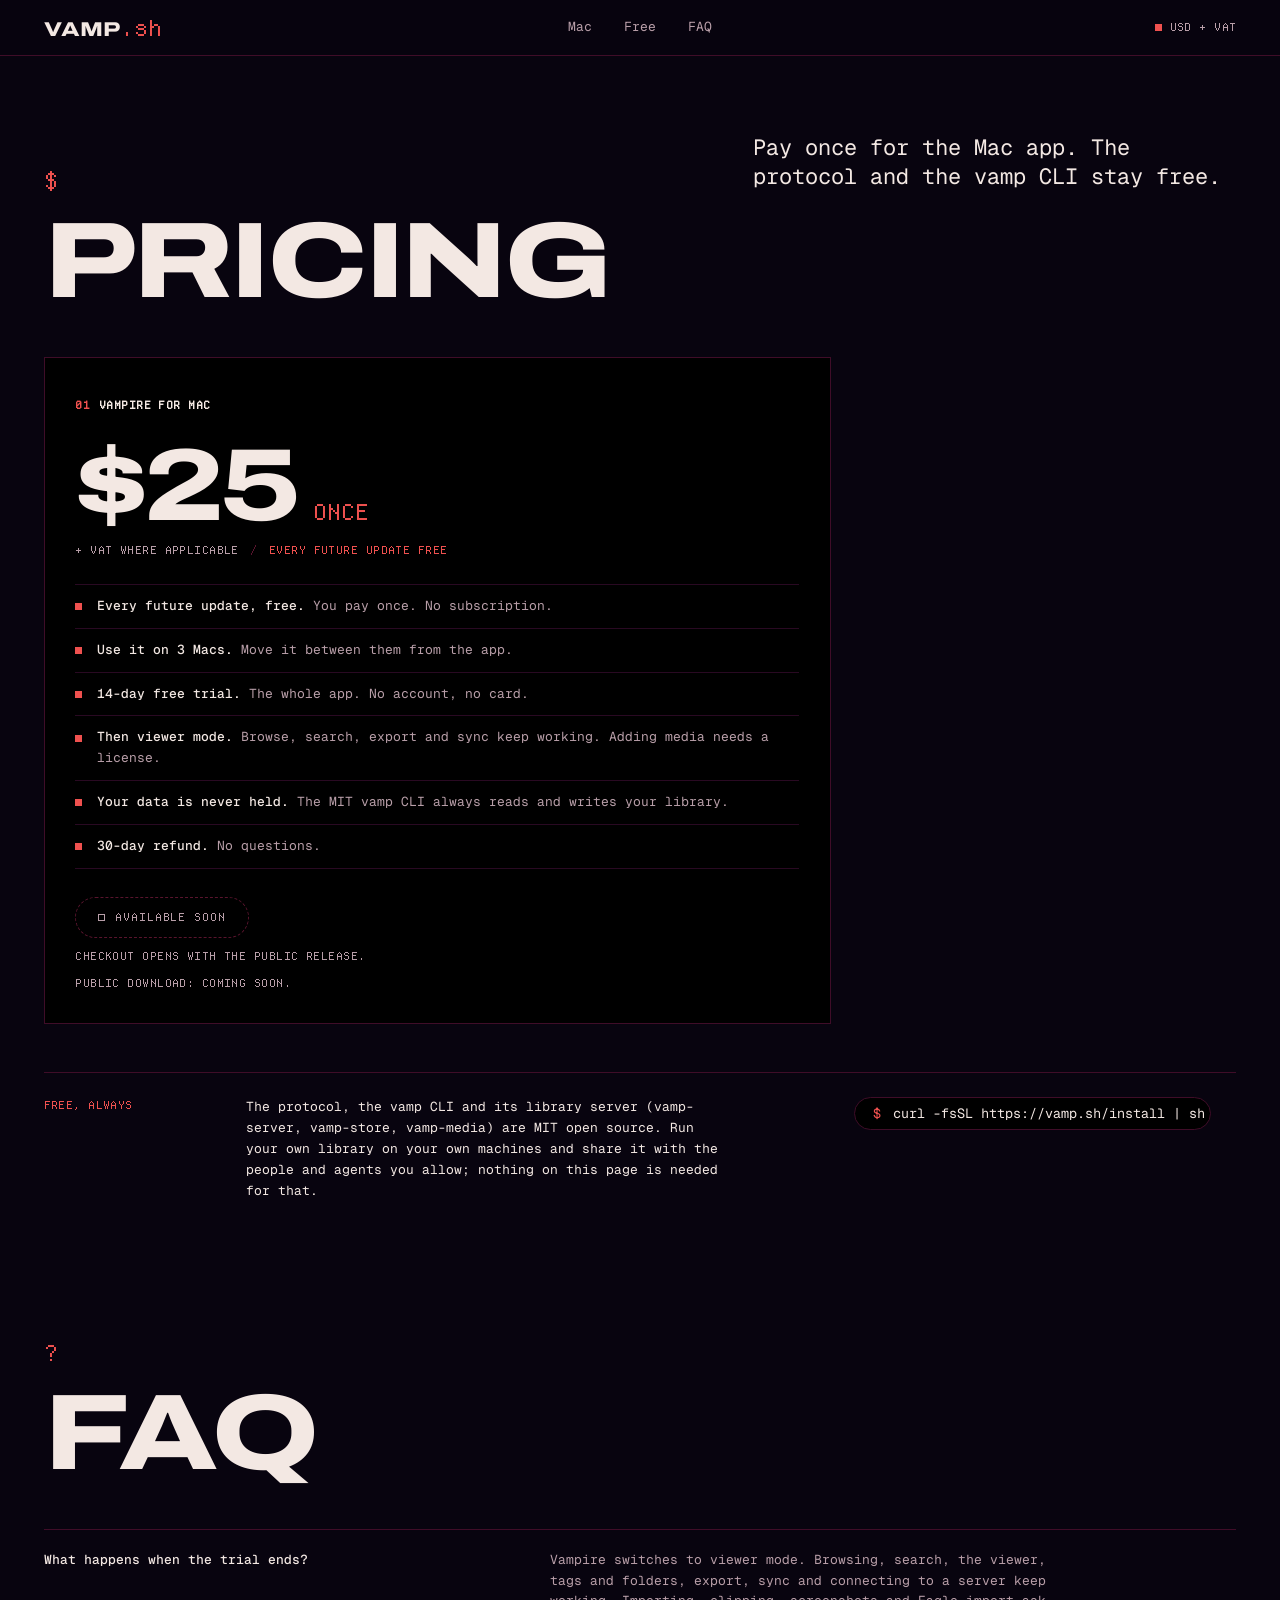
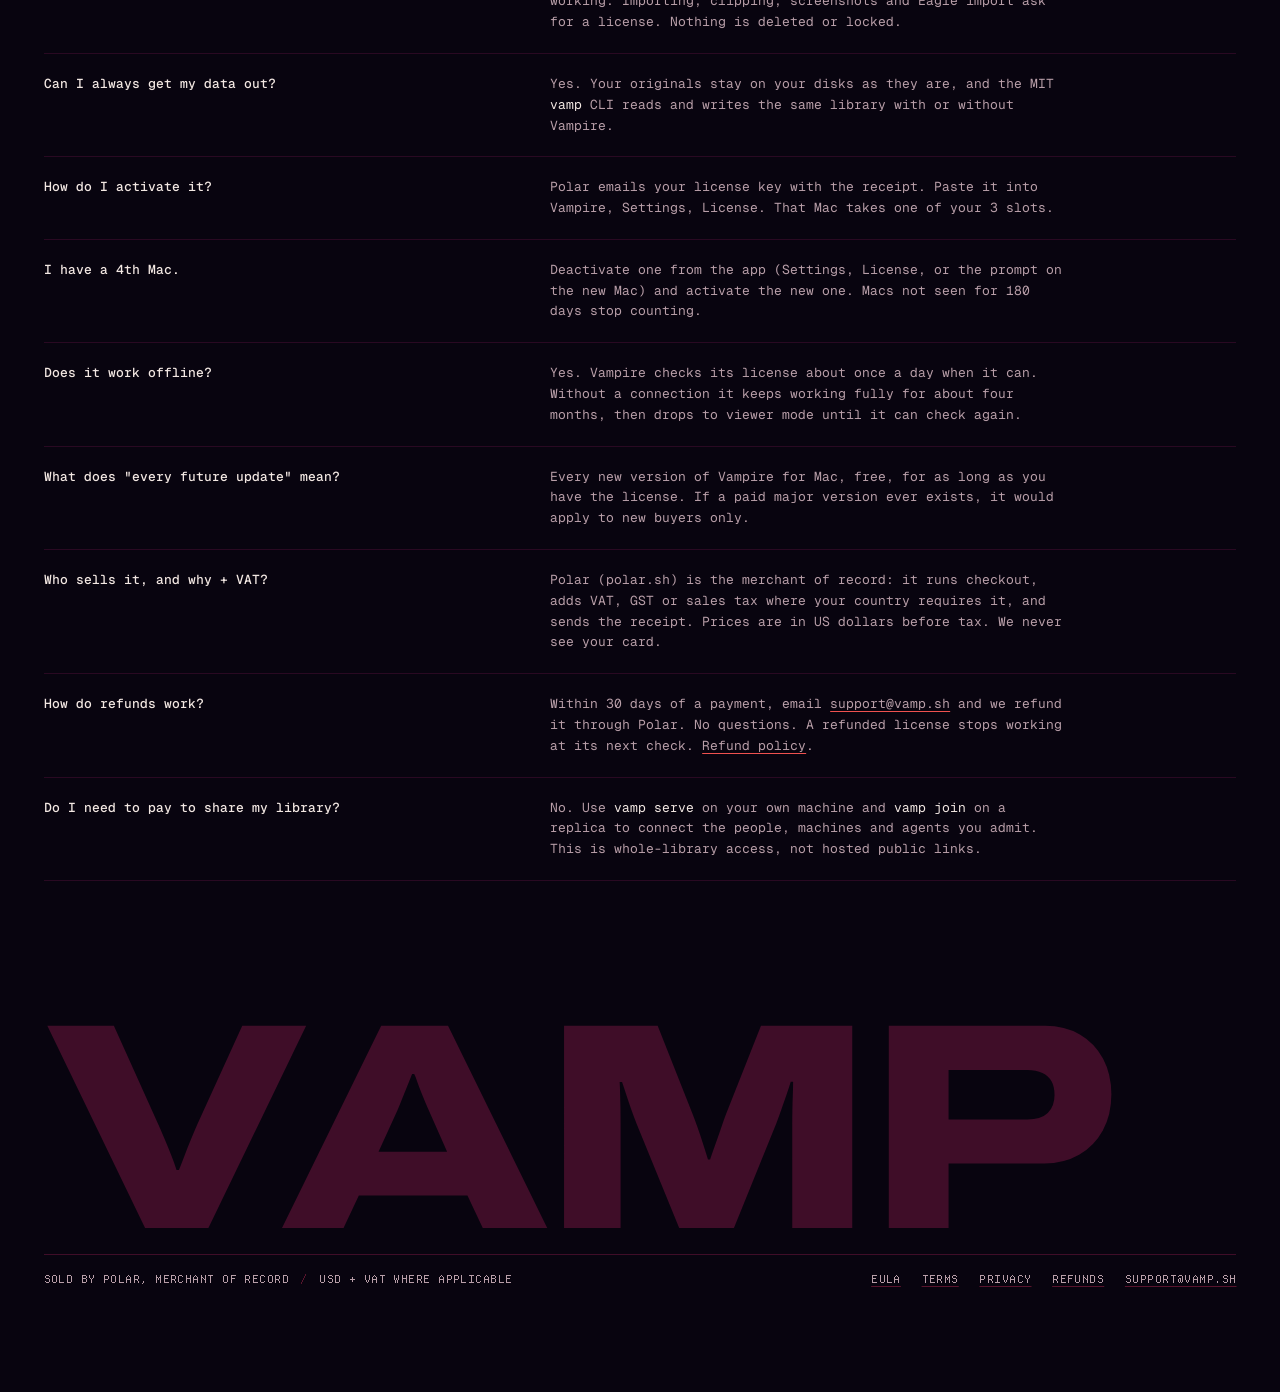
==== site/pricing.html @ eb339f1f "site: park hosted Share and keep Mac pricing" ====
<!doctype html>
<html lang="en">
<head>
<meta charset="utf-8">
<meta name="viewport" content="width=device-width, initial-scale=1">
<title>Pricing — Vampire for Mac</title>
<meta name="description" content="Vampire for Mac: $25 once, every future update free, 3 Macs, 14-day free trial. Prices + VAT where applicable, sold by Polar.">
<meta name="theme-color" content="#08040f">
<meta name="color-scheme" content="dark">
<link rel="icon" href="favicon.ico" sizes="32x32">
<link rel="icon" href="favicon.svg" type="image/svg+xml">
<link rel="apple-touch-icon" href="apple-touch-icon.png">
<link rel="canonical" href="https://vamp.sh/pricing">
<meta property="og:type" content="website">
<meta property="og:site_name" content="VAMP">
<meta property="og:title" content="Pricing — Vampire for Mac">
<meta property="og:description" content="Vampire for Mac: $25 once, every future update free, 3 Macs, 14-day free trial.">
<meta property="og:url" content="https://vamp.sh/pricing">
<meta property="og:image" content="https://vamp.sh/og.png">
<link rel="stylesheet" href="styles.css">
<link rel="stylesheet" href="pages.css">
</head>
<body>
<a class="skip" href="#plans">Skip to content</a>

<header class="nav">
  <a class="brand" href="./" aria-label="VAMP, home">VAMP<span>.sh</span></a>
  <nav class="nav-links" aria-label="Sections">
    <a href="#mac">Mac</a>
    <a href="#free">Free</a>
    <a href="#faq">FAQ</a>
  </nav>
  <p class="nav-meta"><span class="dot" aria-hidden="true"></span>USD + VAT</p>
</header>

<main>
  <section class="section page-top" id="plans" aria-labelledby="pricing-title">
    <header class="head">
      <p class="label">$</p>
      <h1 id="pricing-title">Pricing</h1>
      <p class="line">Pay once for the Mac app. The protocol and the vamp CLI stay free.</p>
    </header>

    <div class="plans">
      <article class="plan" id="mac" aria-labelledby="mac-title">
        <div class="plan-head">
          <h2 class="cap" id="mac-title"><span>01</span>Vampire for Mac</h2>
        </div>
        <p class="price"><span class="amt">$25</span><span class="per">once</span></p>
        <p class="cap price-note">+ VAT where applicable <i>/</i> <b>every future update free</b></p>
        <ul class="facts">
          <li><span><b>Every future update, free.</b> You pay once. No subscription.</span></li>
          <li><span><b>Use it on 3 Macs.</b> Move it between them from the app.</span></li>
          <li><span><b>14-day free trial.</b> The whole app. No account, no card.</span></li>
          <li><span><b>Then viewer mode.</b> Browse, search, export and sync keep working. Adding media needs a license.</span></li>
          <li><span><b>Your data is never held.</b> The MIT <code>vamp</code> CLI always reads and writes your library.</span></li>
          <li><span><b>30-day refund.</b> No questions.</span></li>
        </ul>
        <div class="buy-row">
          <div data-checkout="mac"><button type="button" class="buy" disabled>Available soon</button></div>
          <p class="cap buy-note">Checkout opens with the public release.</p>
          <p class="cap">Public download: coming soon.</p>
        </div>
      </article>
    </div>

    <div class="free" id="free">
      <p class="cap">Free, always</p>
      <p>The protocol, the <code>vamp</code> CLI and its library server (vamp-server, vamp-store, vamp-media) are MIT open source. Run your own library on your own machines and share it with the people and agents you allow; nothing on this page is needed for that.</p>
      <div class="install-cmd">
        <span class="prompt" aria-hidden="true">$</span>
        <code>curl -fsSL https://vamp.sh/install | sh</code>
      </div>
    </div>
  </section>

  <section class="section" id="faq" aria-labelledby="faq-title">
    <header class="head">
      <p class="label">?</p>
      <h2 id="faq-title">FAQ</h2>
    </header>
    <dl class="faq">
      <div>
        <dt>What happens when the trial ends?</dt>
        <dd>Vampire switches to viewer mode. Browsing, search, the viewer, tags and folders, export, sync and connecting to a server keep working. Importing, clipping, screenshots and Eagle import ask for a license. Nothing is deleted or locked.</dd>
      </div>
      <div>
        <dt>Can I always get my data out?</dt>
        <dd>Yes. Your originals stay on your disks as they are, and the MIT <code>vamp</code> CLI reads and writes the same library with or without Vampire.</dd>
      </div>
      <div>
        <dt>How do I activate it?</dt>
        <dd>Polar emails your license key with the receipt. Paste it into Vampire, Settings, License. That Mac takes one of your 3 slots.</dd>
      </div>
      <div>
        <dt>I have a 4th Mac.</dt>
        <dd>Deactivate one from the app (Settings, License, or the prompt on the new Mac) and activate the new one. Macs not seen for 180 days stop counting.</dd>
      </div>
      <div>
        <dt>Does it work offline?</dt>
        <dd>Yes. Vampire checks its license about once a day when it can. Without a connection it keeps working fully for about four months, then drops to viewer mode until it can check again.</dd>
      </div>
      <div>
        <dt>What does "every future update" mean?</dt>
        <dd>Every new version of Vampire for Mac, free, for as long as you have the license. If a paid major version ever exists, it would apply to new buyers only.</dd>
      </div>
      <div>
        <dt>Who sells it, and why + VAT?</dt>
        <dd>Polar (polar.sh) is the merchant of record: it runs checkout, adds VAT, GST or sales tax where your country requires it, and sends the receipt. Prices are in US dollars before tax. We never see your card.</dd>
      </div>
      <div>
        <dt>How do refunds work?</dt>
        <dd>Within 30 days of a payment, email <a href="mailto:support@vamp.sh">support@vamp.sh</a> and we refund it through Polar. No questions. A refunded license stops working at its next check. <a href="legal/refunds">Refund policy</a>.</dd>
      </div>
      <div>
        <dt>Do I need to pay to share my library?</dt>
        <dd>No. Use <code>vamp serve</code> on your own machine and <code>vamp join</code> on a replica to connect the people, machines and agents you admit. This is whole-library access, not hosted public links.</dd>
      </div>
    </dl>
  </section>

  <footer class="foot">
    <p class="foot-word" aria-hidden="true">VAMP</p>
    <div class="foot-row">
      <p class="cap">Sold by Polar, merchant of record <i>/</i> USD + VAT where applicable</p>
      <p class="cap"><a href="legal/eula">EULA</a> <a href="legal/terms">Terms</a> <a href="legal/privacy">Privacy</a> <a href="legal/refunds">Refunds</a> <a href="mailto:support@vamp.sh">support@vamp.sh</a></p>
    </div>
  </footer>
</main>

<script src="checkout.js"></script>
<script src="pricing.js"></script>
</body>
</html>
---- site/styles.css ----
/* vamp.sh — three faces, three jobs:
   Archivo 800 (display), Geist Mono (everything read), Departure Mono (numbers and labels, on its 11 px grid). */
@font-face {
  font-family: "Archivo";
  src: url("fonts/archivo-800.woff2") format("woff2");
  font-weight: 800;
  font-stretch: 100% 125%;
  font-display: block;
}
@font-face {
  font-family: "Geist Mono";
  src: url("fonts/geist-mono.woff2") format("woff2");
  font-weight: 400 500;
  font-display: block;
}
@font-face {
  font-family: "Departure Mono";
  src: url("fonts/departure-mono.woff2") format("woff2");
  font-weight: 400;
  font-display: block;
}

:root {
  --ground: #08040f;
  --ground-2: #0d0614;
  --aub-1: #290922;
  --aub-2: #3f0d28;
  --aub-3: #59142d;
  --coral: #ef514f;
  --crimson: #ce2b39;
  --ink: #000;
  --paper: #f3e8e3;
  --muted: #b89ea8;

  --display: "Archivo", "Helvetica Neue", Arial, sans-serif;
  --mono: "Geist Mono", ui-monospace, "SF Mono", Menlo, monospace;
  --pixel: "Departure Mono", "Geist Mono", ui-monospace, monospace;

  /* type scale */
  --d1: clamp(44px, 6.2vw, 104px);
  --d2: clamp(52px, 8.4vw, 136px);
  --d3: 22px;
  --m: 13px;
  --px-s: 11px;
  --px-m: 22px;
  --px-l: 44px;
  --px-xl: 88px;

  /* space */
  --pad: clamp(20px, 3.4vw, 48px);
  --gap: clamp(16px, 1.8vw, 28px);
  --section: clamp(96px, 11vw, 168px);
  --nav-h: 56px;
}

*, *::before, *::after { box-sizing: border-box; }
html { background: var(--ground); color-scheme: dark; scroll-behavior: smooth; scroll-padding-top: calc(var(--nav-h) + 16px); }
body {
  margin: 0; background: var(--ground); color: var(--paper);
  font: 400 var(--m)/1.6 var(--mono);
  -webkit-font-smoothing: antialiased;
}
h1, h2, h3, p, pre, ol { margin: 0; }
ol { padding: 0; list-style: none; }
a { color: inherit; text-decoration: underline 1px var(--coral); text-underline-offset: 0.25em; }
a:hover { color: var(--coral); }
:focus-visible { outline: 2px solid var(--coral); outline-offset: 3px; }
code { font: inherit; }
i { font-style: normal; color: var(--aub-3); padding: 0 0.35em; }
.skip { position: absolute; left: -999px; top: 8px; z-index: 50; background: var(--coral); color: var(--ink); padding: 8px 12px; }
.skip:focus { left: 8px; }

/* roles */
.px { font-family: var(--pixel); font-weight: 400; font-stretch: 100%; letter-spacing: -0.02em; color: var(--coral); }
.cap { font-family: var(--pixel); font-size: var(--px-s); line-height: 1.6; letter-spacing: 0.04em; text-transform: uppercase; color: var(--muted); }
.cap a { text-decoration-color: var(--aub-3); margin-left: 1.2em; }
.cap a:first-child { margin-left: 0; }
.code {
  font-family: var(--mono); font-size: var(--m); line-height: 1.6; color: var(--muted);
  white-space: pre-wrap; overflow-wrap: anywhere;
}
.code b { color: var(--coral); font-weight: 400; }
.code span { color: var(--muted); }

/* ── nav ── */
.nav {
  position: sticky; top: 0; z-index: 20; height: var(--nav-h);
  display: grid; grid-template-columns: 1fr auto 1fr; align-items: center; gap: var(--gap);
  padding: 0 var(--pad); background: rgba(8, 4, 15, 0.94); border-bottom: 1px solid var(--aub-2);
}
.brand { font: 800 20px/1 var(--display); font-stretch: 125%; text-decoration: none; justify-self: start; }
.brand span { font: 400 var(--px-m)/1 var(--pixel); color: var(--coral); }
.nav-links { display: flex; gap: 32px; }
.nav-links a { text-decoration: none; color: var(--muted); }
.nav-links a:hover { color: var(--paper); }
.nav-meta { justify-self: end; font: 400 var(--px-s)/1 var(--pixel); letter-spacing: 0.04em; text-transform: uppercase; color: var(--muted); display: flex; align-items: center; gap: 8px; }
.dot { width: 7px; height: 7px; background: var(--coral); }

/* ── hero ── */
.hero {
  position: relative; isolation: isolate; overflow: hidden;
  min-height: max(640px, calc(100svh - var(--nav-h)));
  display: grid; grid-template-columns: repeat(12, minmax(0, 1fr)); grid-template-rows: auto 1fr;
  column-gap: var(--gap); padding: 32px var(--pad) 112px;
}
.field { position: absolute; inset: 0; width: 100%; height: 100%; z-index: -1; }
/* Centered in the space between the nav and the HUMAN | MACHINE pill, level with the moon. */
.hero-copy { grid-column: 1 / span 7; grid-row: 1 / -1; align-self: center; min-width: 0; }
.hero h1 {
  font: 800 var(--d1)/0.98 var(--display); font-stretch: 112%; letter-spacing: -0.022em;
  text-wrap: balance; text-shadow: 0 0 24px var(--ground), 0 0 4px var(--ground);
}
.hero h1 .px { font-size: 0.9em; }
/* The install one-liner: one terminal line in a pill, copied exactly by the button (app.js). */
.install { margin-top: clamp(28px, 3.2vw, 48px); display: grid; gap: 12px; justify-items: start; }
.install-cmd {
  display: flex; align-items: center; gap: 12px; max-width: 100%;
  padding: 5px 5px 5px 18px; background: var(--ink); border: 1px solid var(--aub-2); border-radius: 21px;
  font: 400 clamp(var(--m), 1.05vw, 15px)/1.5 var(--mono); color: var(--paper);
}
.install-cmd .prompt { color: var(--coral); user-select: none; -webkit-user-select: none; }
/* One click selects the whole command, for copying by hand. */
.install-cmd code { min-width: 0; white-space: pre-wrap; overflow-wrap: anywhere; cursor: text; user-select: all; -webkit-user-select: all; }
.install-cmd code::selection { background: var(--coral); color: var(--ink); }
.copy {
  all: unset; box-sizing: border-box; flex: none; margin-left: auto; cursor: pointer; user-select: none; -webkit-user-select: none;
  display: grid; padding: 10px 14px; border-radius: 999px; background: var(--aub-2); color: var(--coral);
  font: 400 var(--px-s)/1 var(--pixel); letter-spacing: 0.08em; text-transform: uppercase;
}
/* Both labels share one cell, so Copy -> Copied never changes the pill's width. */
.copy > span { grid-area: 1 / 1; text-align: center; }
.copy > span + span, .copy.done > span:first-child { visibility: hidden; }
.copy.done > span + span { visibility: visible; }
.copy:hover { color: var(--paper); }
.copy.done { background: var(--coral); color: var(--ink); }
.copy:focus-visible { outline: 2px solid var(--coral); outline-offset: 2px; }
.sr-only { position: absolute; width: 1px; height: 1px; margin: -1px; padding: 0; overflow: hidden; clip: rect(0 0 0 0); white-space: nowrap; border: 0; }
/* The stepper: an instrument under the moon (positioned from the field's geometry in app.js). */
.stepper { position: absolute; left: 75%; top: 80%; transform: translateX(-50%); display: flex; align-items: center; gap: 12px; }
.bar-n { font: 400 var(--px-m)/1 var(--pixel); font-variant-numeric: tabular-nums; color: var(--paper); }
.beats { display: flex; gap: 4px; }
.beats li { width: 33px; height: 22px; display: grid; place-items: center; font: 400 var(--px-s)/1 var(--pixel); color: var(--muted); border: 1px solid var(--aub-2); background: var(--ground); }
.beats li.on { background: var(--coral); border-color: var(--coral); color: var(--ink); }

/* ── sections: label, one line, one artifact ── */
.section { padding: var(--section) var(--pad) 0; }
.head { display: grid; grid-template-columns: repeat(12, minmax(0, 1fr)); column-gap: var(--gap); align-items: end; margin-bottom: 48px; }
.label { grid-column: 1 / span 6; grid-row: 1; align-self: end; font: 400 var(--px-m)/1 var(--pixel); color: var(--coral); margin-bottom: 24px; }
.head h2 { grid-column: 1 / -1; grid-row: 2; font: 800 var(--d2)/0.86 var(--display); font-stretch: 125%; letter-spacing: -0.03em; text-transform: uppercase; }
.line { grid-column: 8 / -1; grid-row: 1; align-self: end; margin-bottom: 24px; font: 400 var(--d3)/1.35 var(--mono); color: var(--paper); max-width: 36ch; text-wrap: pretty; }
.note { margin-top: 20px; }
.cut { color: var(--coral); }
.card { background: var(--ink); border: 1px solid var(--aub-2); padding: 20px 22px; }
.card .cmd { color: var(--paper); }
mark { background: var(--aub-2); color: var(--coral); padding: 0 2px; }

/* 01 · keep */
.keep { display: grid; grid-template-columns: repeat(12, minmax(0, 1fr)); column-gap: var(--gap); align-items: start; }
.keep > div { display: grid; gap: 10px; min-width: 0; }
.keep > div:first-child { grid-column: 1 / span 7; }
.keep > div:last-child { grid-column: 8 / -1; }

/* 02 · deliver (terminal) */
.session { display: grid; grid-template-columns: repeat(12, minmax(0, 1fr)); column-gap: var(--gap); align-items: start; }
.steps { grid-column: 1 / span 3; border-top: 1px solid var(--aub-2); }
.steps li { border-bottom: 1px solid var(--aub-2); }
.steps button {
  all: unset; box-sizing: border-box; cursor: pointer; width: 100%;
  display: flex; align-items: baseline; gap: 14px; padding: 14px 0; color: var(--muted);
}
.steps button:focus-visible { outline: 2px solid var(--coral); outline-offset: -2px; }
.steps .n { font: 400 var(--px-m)/1 var(--pixel); }
.steps .where { margin-left: auto; font: 400 var(--px-s)/1 var(--pixel); letter-spacing: 0.04em; text-transform: uppercase; color: var(--muted); }
.steps li.done button { color: var(--paper); }
.steps li.on button, .steps li.on .where { color: var(--coral); }
.term { grid-column: 4 / -1; min-width: 0; background: var(--ink); border: 1px solid var(--aub-2); }
.term-bar { display: flex; align-items: center; gap: 12px; padding: 10px 16px; border-bottom: 1px solid var(--aub-1); font: 400 var(--px-s)/1.6 var(--pixel); letter-spacing: 0.04em; text-transform: uppercase; color: var(--muted); }
.sq { width: 9px; height: 9px; background: var(--coral); }
.term-body {
  height: 520px; overflow: hidden auto; padding: 18px 20px 22px;
  font: 400 var(--m)/1.6 var(--mono); color: var(--muted); white-space: pre-wrap; overflow-wrap: anywhere;
  scrollbar-width: thin; scrollbar-color: var(--aub-2) transparent;
}
.term-body .cmd { color: var(--paper); }
.host { font-family: var(--pixel); color: var(--muted); margin-right: 0.5em; }
.prompt, .err { color: var(--coral); }
.exit { color: var(--muted); }
.caret { display: inline-block; width: 0.6em; height: 1.15em; background: var(--coral); vertical-align: -0.2em; }
.j-s { color: var(--paper); }
.j-n, .j-l { color: var(--coral); }
.j-cut { color: var(--coral); background: var(--aub-1); padding: 0 2px; }

/* 03 · transform */
.transform { display: grid; grid-template-columns: repeat(12, minmax(0, 1fr)); column-gap: var(--gap); align-items: start; }
.specimen { grid-column: 1 / span 5; margin: 0; }
.specimen img { display: block; width: 100%; height: auto; border: 1px solid var(--aub-2); }
.swatches { display: flex; height: 22px; margin: 10px 0 14px; outline: 1px solid var(--aub-2); outline-offset: -1px; }
.tag { color: var(--coral); border: 1px solid var(--aub-3); padding: 1px 6px; margin-left: 4px; }
.transform-code { grid-column: 6 / -1; min-width: 0; display: grid; gap: 10px; }
.transform-code .card + .cap { margin-top: 14px; }
#spec-code, #inspect-code { white-space: pre; overflow-x: auto; font-size: 12px; }

/* 04 · share */
.share { display: grid; grid-template-columns: repeat(12, minmax(0, 1fr)); column-gap: var(--gap); align-items: start; }
.log { grid-column: 1 / span 8; border-collapse: collapse; font: 400 var(--m)/1.6 var(--mono); }
.log caption { text-align: left; padding-bottom: 10px; }
.log th { text-align: left; font: 400 var(--px-s)/1.6 var(--pixel); letter-spacing: 0.04em; text-transform: uppercase; color: var(--muted); padding: 8px 24px 8px 0; border-bottom: 1px solid var(--aub-2); }
.log td { padding: 9px 24px 9px 0; border-bottom: 1px solid var(--aub-1); color: var(--muted); white-space: nowrap; }
.log td:first-child { font-family: var(--pixel); }
.log td:nth-child(3) { color: var(--paper); }
.log tr.hot td { color: var(--coral); background: var(--ground-2); }
.allow { grid-column: 9 / -1; min-width: 0; display: grid; gap: 10px; }

/* 05 · vampire */
.vampire { display: grid; grid-template-columns: 112px minmax(0, 1fr); column-gap: 32px; align-items: end; }
.vampire img { border-radius: 24px; display: block; margin-bottom: 52px; }
.vampire .head { grid-template-columns: repeat(11, minmax(0, 1fr)); margin-bottom: 40px; }
.vampire .line { grid-column: 6 / -1; }

/* footer: spec */
.foot { padding: var(--section) var(--pad) 104px; }
.spec { display: grid; grid-template-columns: repeat(12, minmax(0, 1fr)); column-gap: var(--gap); padding: 24px 0 64px; border-top: 1px solid var(--aub-2); }
.spec > .cap { grid-column: 1 / span 2; color: var(--coral); }
.spec-line { grid-column: 3 / span 4; color: var(--paper); max-width: 40ch; }
.spec-roots { grid-column: 7 / -1; list-style: none; margin: 0; padding: 0; columns: 3; column-gap: var(--gap); color: var(--muted); }
.spec-roots li { padding: 2px 0; }
.foot-word { font: 800 clamp(72px, 23vw, 380px)/0.74 var(--display); font-stretch: 125%; letter-spacing: -0.045em; color: var(--aub-2); border-bottom: 1px solid var(--aub-2); padding-bottom: 14px; }
.foot-row { display: flex; justify-content: space-between; flex-wrap: wrap; gap: 12px 32px; padding-top: 16px; }

/* HUMAN | MACHINE */
.toggle { position: fixed; left: 50%; bottom: 18px; transform: translateX(-50%); z-index: 40; display: flex; gap: 2px; padding: 3px; background: var(--ink); border: 1px solid var(--aub-2); border-radius: 999px; }
.toggle button {
  all: unset; cursor: pointer; padding: 8px 16px; border-radius: 999px;
  font: 400 var(--px-s)/1 var(--pixel); letter-spacing: 0.08em; text-transform: uppercase; color: var(--muted);
}
.toggle button:hover { color: var(--paper); }
.toggle button[aria-pressed="true"] { background: var(--aub-2); color: var(--coral); }
.toggle button:focus-visible { outline: 2px solid var(--coral); outline-offset: 1px; }

/* machine view */
body[data-view="machine"] .nav { display: none; }
.machine { min-height: 100vh; padding: 48px var(--pad) 120px; }
.machine-doc { max-width: 96ch; margin: 0 auto; font: 400 13.5px/1.62 var(--mono); color: var(--coral); white-space: pre-wrap; overflow-wrap: anywhere; }
.machine-doc .h { color: var(--paper); font-weight: 500; }
.machine-doc .art { display: block; color: var(--crimson); line-height: 1.16; white-space: pre; overflow: hidden; font-size: min(1em, calc((100vw - 2 * var(--pad)) / 46)); }
.machine-doc a { color: var(--coral); text-decoration-color: var(--aub-3); }
.machine-doc a:hover { color: var(--paper); }

/* 404 */
.lost { min-height: 100svh; display: grid; grid-template-rows: auto 1fr auto; padding: 32px var(--pad); position: relative; isolation: isolate; overflow: hidden; }
.lost h1 { align-self: end; font: 800 var(--d2)/0.86 var(--display); font-stretch: 125%; letter-spacing: -0.03em; text-transform: uppercase; padding-bottom: 32px; }
.lost h1 .px { font-size: 0.92em; }


@media (prefers-reduced-motion: reduce) {
  html { scroll-behavior: auto; }
}

/* ── tablet ── */
@media (max-width: 1100px) {
  .hero-copy { grid-column: 1 / span 6; }
  .line { grid-column: 1 / -1; grid-row: 3; margin: 24px 0 0; max-width: 40ch; }
  .label { grid-column: 1 / -1; }
  .keep > div:first-child, .keep > div:last-child { grid-column: 1 / -1; }
  .keep > div:last-child { margin-top: 24px; }
  .vampire .line { grid-column: 1 / -1; }
  .steps { grid-column: 1 / span 4; }
  .term { grid-column: 5 / -1; }
  .log { grid-column: 1 / -1; }
  .allow { grid-column: 1 / span 8; margin-top: 32px; }
  .spec > .cap { grid-column: 1 / -1; margin-bottom: 12px; }
  .spec-line { grid-column: 1 / span 5; }
  .spec-roots { grid-column: 6 / -1; columns: 2; }
}
@media (max-width: 860px) {
  .nav { grid-template-columns: 1fr auto; }
  .nav-links { display: none; }
  .session .steps, .session .term { grid-column: 1 / -1; }
  .steps { display: grid; grid-template-columns: repeat(2, minmax(0, 1fr)); column-gap: 16px; margin-bottom: 20px; }
  .specimen, .transform-code { grid-column: 1 / -1; }
  .transform-code { margin-top: 32px; }
  .allow { grid-column: 1 / -1; }
  .spec-line, .spec-roots { grid-column: 1 / -1; }
  .spec-roots { margin-top: 20px; }
}
/* ── phone ── */
@media (max-width: 600px) {
  :root { --m: 12px; --d3: 18px; --d2: 11.4vw; }
  .hero { min-height: calc(100svh - var(--nav-h)); padding-top: 20px; padding-bottom: 104px; grid-template-rows: 84vw 1fr; }
  .hero-copy { grid-column: 1 / -1; grid-row: 2; align-self: center; }
  .hero h1 { font-size: 40px; line-height: 1; }
  .install { margin-top: 24px; }
  /* Narrow enough that the command breaks only after -fsSL, down to 360 px. */
  .install-cmd { padding-left: 14px; gap: 8px; }
  .copy { padding: 10px; }
  .head { margin-bottom: 32px; }
  .vampire img { margin-bottom: 0; }
  .card { padding: 14px; }
  .steps { grid-template-columns: 1fr 1fr; }
  .steps .where { display: none; }
  .term-body { height: 440px; padding: 14px; }
  .log { display: block; overflow-x: auto; }
  .log th, .log td { padding-right: 14px; }
  .log th:nth-child(4), .log td:nth-child(4) { display: none; }
  .vampire { grid-template-columns: 1fr; }
  .vampire img { width: 72px; height: 72px; border-radius: 16px; margin: 0 0 24px; }
  .spec-roots { columns: 2; }
  .foot { padding-bottom: 112px; }
  .foot-row { flex-direction: column; }
  .machine { padding-top: 28px; }
  .machine-doc { font-size: 11.5px; }
}
---- site/pages.css ----
/* /pricing and /legal/*: loaded after styles.css (same faces, colors and grid), so the Human page never pays for it. */

[hidden] { display: none !important; }
.page-top { padding-top: clamp(48px, 6vw, 96px); }
.head h1 { grid-column: 1 / -1; grid-row: 2; font: 800 var(--d2)/0.86 var(--display); font-stretch: 125%; letter-spacing: -0.03em; text-transform: uppercase; }
.nav-links a[aria-current="page"] { color: var(--coral); }

/* ── pricing: Vampire for Mac ── */
.plans { display: grid; grid-template-columns: repeat(12, minmax(0, 1fr)); column-gap: var(--gap); row-gap: 24px; align-items: stretch; }
.plan { grid-column: span 8; display: flex; flex-direction: column; gap: 20px; min-width: 0; background: var(--ink); border: 1px solid var(--aub-2); padding: clamp(20px, 2.4vw, 36px); }
.plan-head { display: flex; justify-content: space-between; align-items: center; gap: 16px; flex-wrap: wrap; min-height: 34px; }
.plan-head .cap { color: var(--paper); }
.plan-head .cap span { color: var(--coral); margin-right: 0.8em; }
.price { display: flex; align-items: baseline; flex-wrap: wrap; gap: 6px 16px; }
.amt { font: 800 clamp(64px, 8vw, 128px)/0.86 var(--display); font-stretch: 125%; letter-spacing: -0.04em; color: var(--paper); }
.per { font: 400 var(--px-m)/1 var(--pixel); color: var(--coral); text-transform: uppercase; }
.price-note { margin-top: -8px; }
.price-note b { font-weight: 400; color: var(--coral); }
.facts { list-style: none; margin: 4px 0 0; padding: 0; border-top: 1px solid var(--aub-1); }
.facts li { display: grid; grid-template-columns: 22px minmax(0, 1fr); padding: 11px 0; border-bottom: 1px solid var(--aub-1); color: var(--muted); }
.facts li::before { content: ""; width: 7px; height: 7px; margin-top: 0.55em; background: var(--coral); }
.facts li b { font-weight: 500; color: var(--paper); }
.buy-row { margin-top: auto; padding-top: 8px; display: grid; gap: 10px; justify-items: start; }

/* Buy: a coral pill when checkout is configured (checkout.js); a dashed, inert pill until then. */
.buy {
  all: unset; box-sizing: border-box; display: inline-flex; align-items: center; gap: 10px; cursor: pointer;
  padding: 14px 22px; border-radius: 999px; background: var(--coral); color: var(--ink); border: 1px solid var(--coral);
  font: 400 var(--px-s)/1 var(--pixel); letter-spacing: 0.08em; text-transform: uppercase;
}
a.buy:hover { background: var(--paper); border-color: var(--paper); color: var(--ink); }
.buy:focus-visible { outline: 2px solid var(--coral); outline-offset: 3px; }
.buy[disabled] { cursor: not-allowed; background: transparent; color: var(--muted); border: 1px dashed var(--aub-3); }
.buy[disabled]::before { content: ""; width: 7px; height: 7px; border: 1px solid var(--muted); }

/* Free, always: the MIT side, under the plans. */
.free { display: grid; grid-template-columns: repeat(12, minmax(0, 1fr)); column-gap: var(--gap); margin-top: 48px; padding-top: 24px; border-top: 1px solid var(--aub-2); }
.free > .cap { grid-column: 1 / span 2; color: var(--coral); }
.free > p:not(.cap) { grid-column: 3 / span 6; color: var(--paper); max-width: 60ch; }
.free .install-cmd { grid-column: 9 / -1; align-self: start; justify-self: start; }

/* FAQ */
.faq { display: grid; grid-template-columns: repeat(12, minmax(0, 1fr)); column-gap: var(--gap); margin: 0; border-top: 1px solid var(--aub-2); }
.faq > div { grid-column: 1 / -1; display: grid; grid-template-columns: subgrid; padding: 20px 0; border-bottom: 1px solid var(--aub-1); }
.faq dt { grid-column: 1 / span 5; color: var(--paper); font-weight: 500; padding-right: var(--gap); }
.faq dd { grid-column: 6 / -1; margin: 0; color: var(--muted); max-width: 64ch; }
.faq dd + dd { margin-top: 10px; }
.faq code, .doc code { color: var(--paper); }

/* Footer: seller + legal links (pricing and legal pages). Without the big VAMP word it gets its own rule. */
.foot-row .cap a { white-space: nowrap; }
.foot:not(:has(.foot-word)) { padding-top: 96px; }
.foot > .foot-row:first-child { border-top: 1px solid var(--aub-2); }

/* ── legal documents ── */
.doc { display: grid; grid-template-columns: repeat(12, minmax(0, 1fr)); column-gap: var(--gap); align-items: start; }
.doc-nav { grid-column: 1 / span 3; position: sticky; top: calc(var(--nav-h) + 24px); display: grid; gap: 4px; border-top: 1px solid var(--aub-2); padding-top: 14px; }
.doc-nav a { font: 400 var(--px-s)/1.9 var(--pixel); letter-spacing: 0.04em; text-transform: uppercase; color: var(--muted); text-decoration: none; }
.doc-nav a:hover { color: var(--paper); }
.doc-nav a[aria-current="page"] { color: var(--coral); }
.doc-nav a[aria-current="page"]::before { content: "> "; }
.prose { grid-column: 4 / span 7; min-width: 0; font-size: 14px; line-height: 1.7; color: var(--muted); }
.prose > .cap { margin-bottom: 28px; }
.prose h2 { margin: 44px 0 14px; font: 400 var(--px-s)/1.6 var(--pixel); letter-spacing: 0.08em; text-transform: uppercase; color: var(--coral); }
.prose h2:first-of-type { margin-top: 0; }
.prose p, .prose ul { margin: 0 0 14px; max-width: 68ch; }
.prose ul { padding-left: 0; list-style: none; }
.prose li { position: relative; padding-left: 22px; margin-bottom: 6px; }
.prose li::before { content: ""; position: absolute; left: 0; top: 0.72em; width: 7px; height: 7px; background: var(--aub-3); }
.prose strong { font-weight: 500; color: var(--paper); }
.prose .lead { color: var(--paper); font-size: var(--d3); line-height: 1.4; margin-bottom: 32px; }

@media (max-width: 1100px) {
  .plan { grid-column: 1 / -1; }
  .free > .cap { grid-column: 1 / -1; margin-bottom: 12px; }
  .free > p:not(.cap) { grid-column: 1 / span 8; }
  .free .install-cmd { grid-column: 1 / -1; margin-top: 20px; }
  .doc-nav { grid-column: 1 / -1; position: static; grid-auto-flow: column; justify-content: start; gap: 24px; margin-bottom: 40px; }
  .prose { grid-column: 1 / span 10; }
}
@media (max-width: 860px) {
  .faq dt, .faq dd { grid-column: 1 / -1; }
  .faq dt { margin-bottom: 8px; }
  .free > p:not(.cap), .prose { grid-column: 1 / -1; }
}
@media (max-width: 600px) {
  .prose { font-size: 13px; }
  .prose .lead { font-size: 17px; }
  .doc-nav { gap: 18px; }
  .buy { padding: 13px 18px; }
}
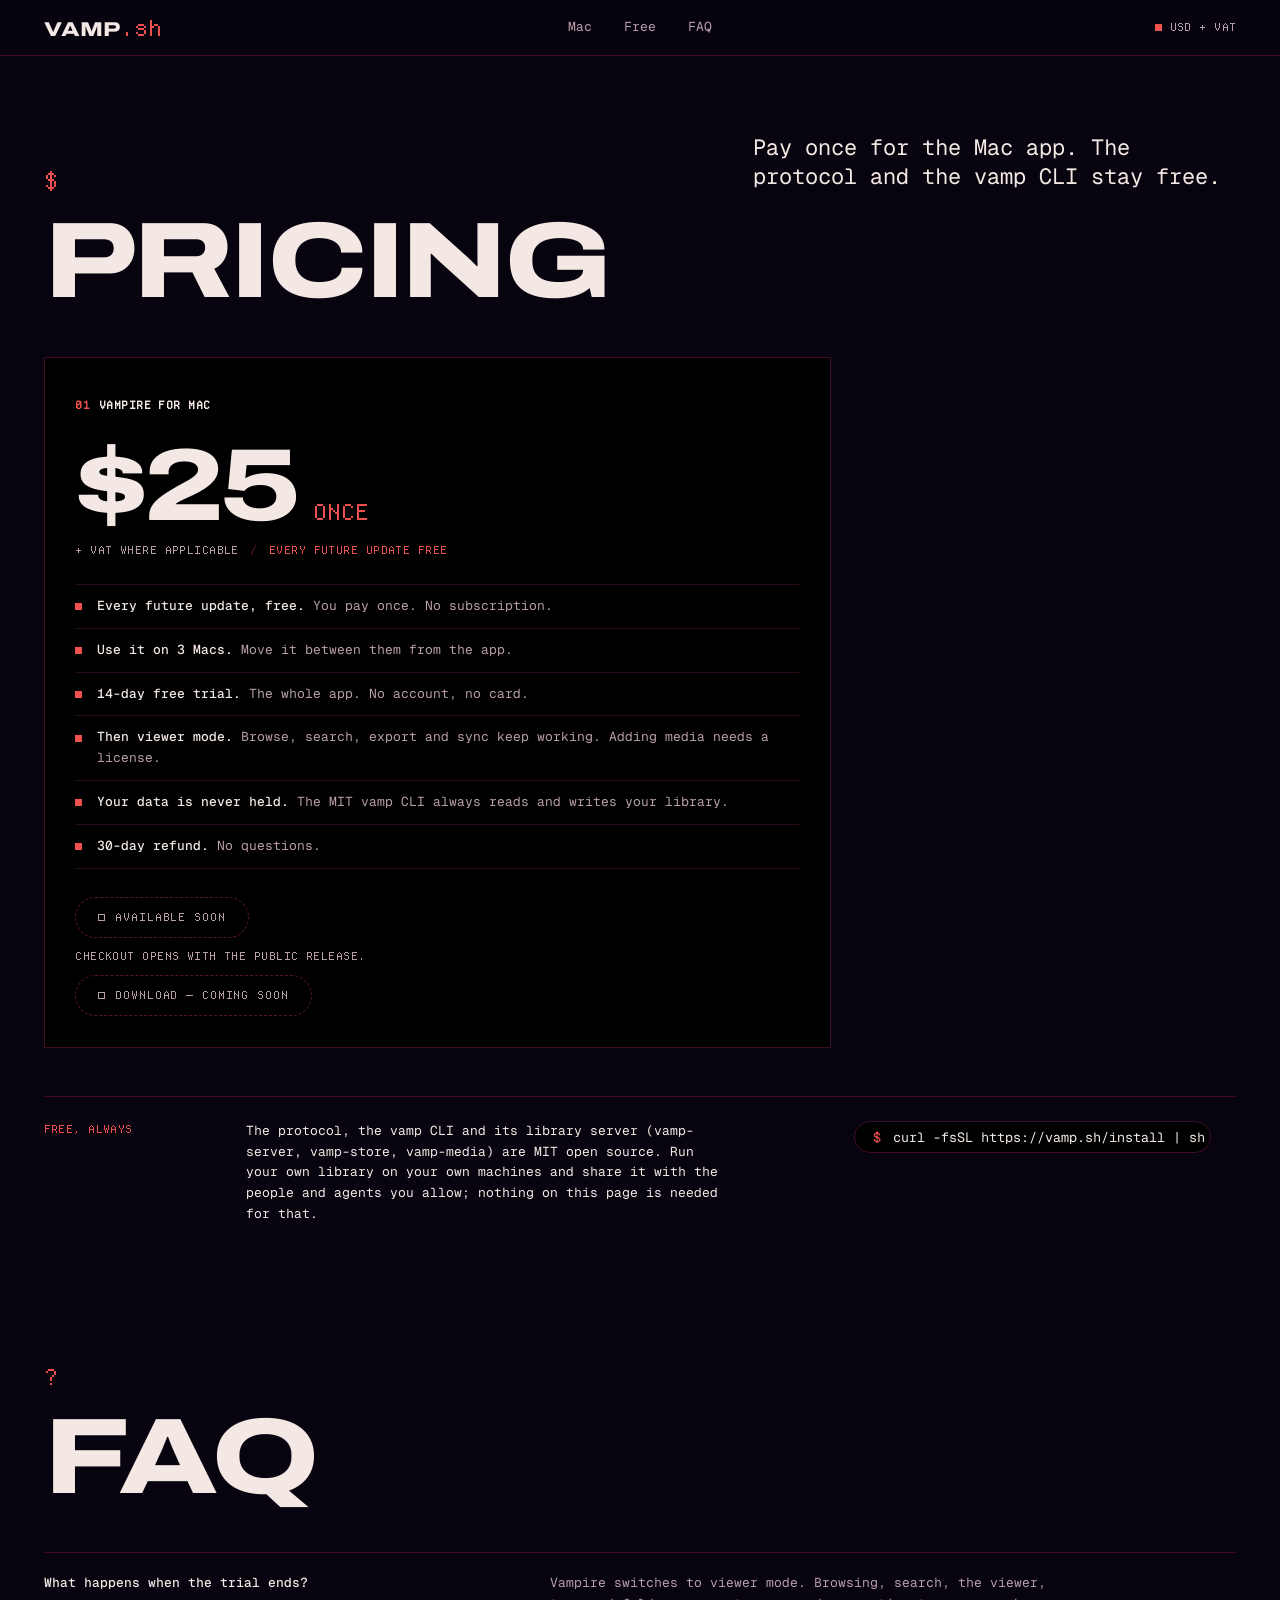
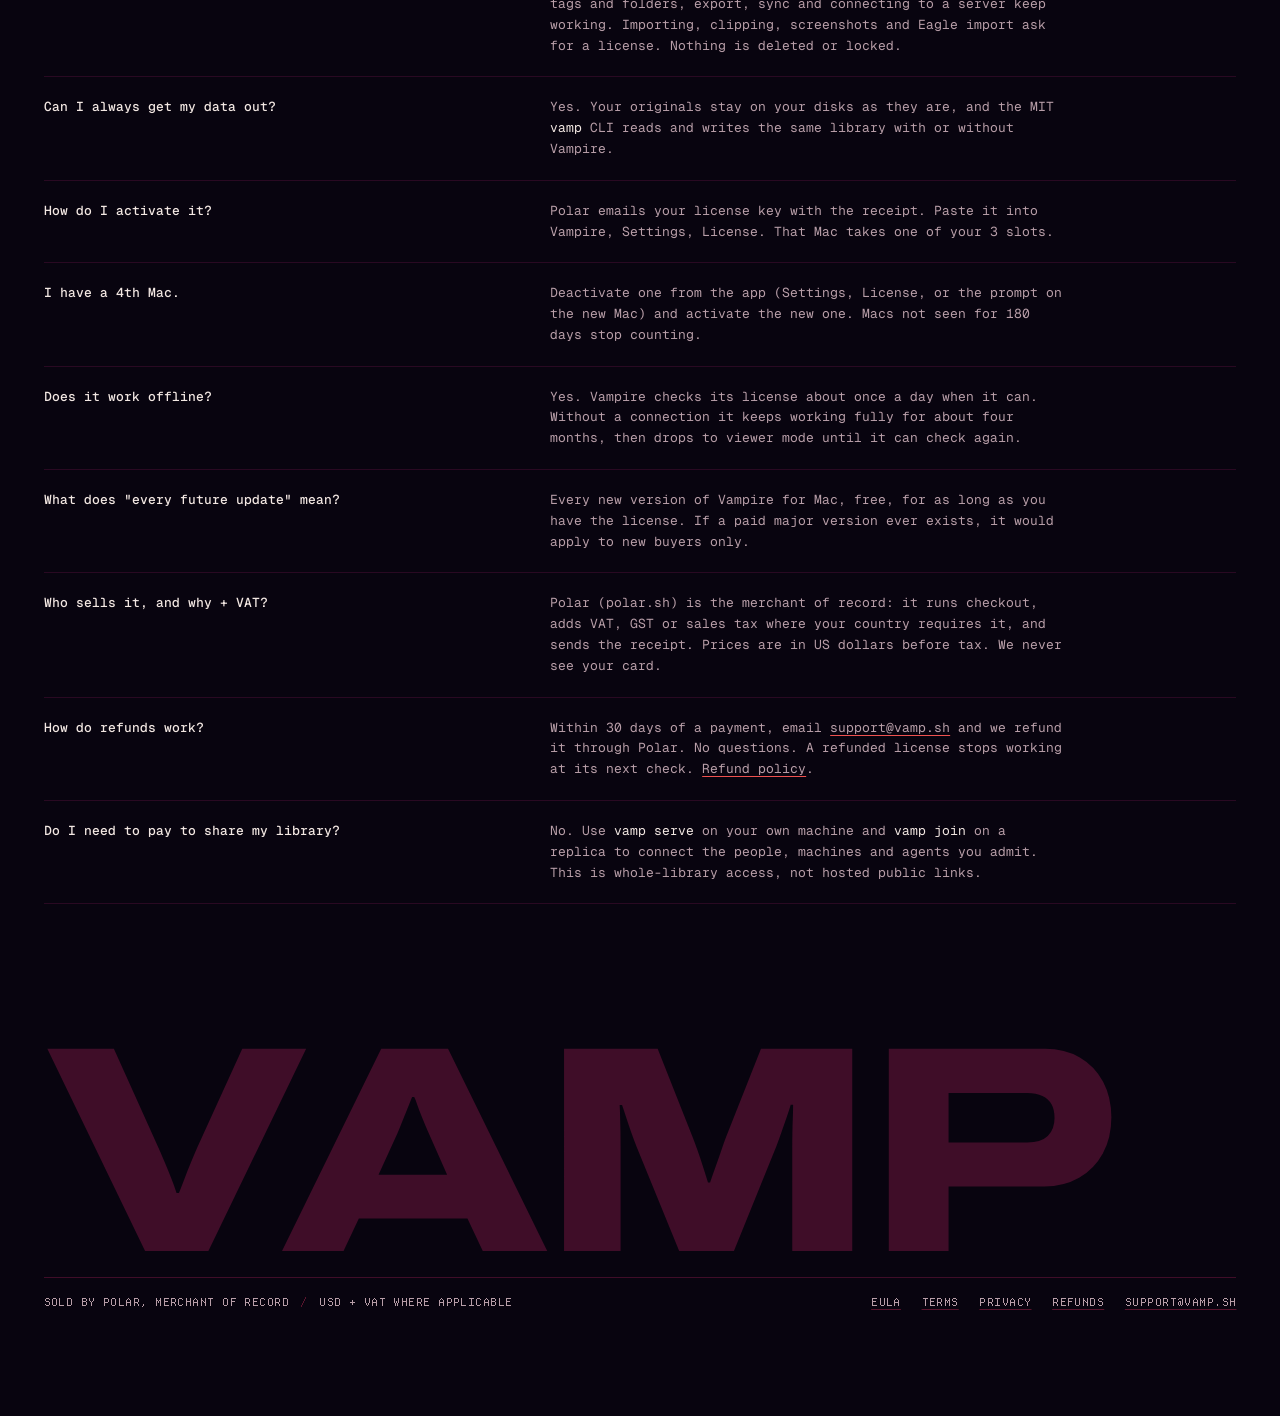
==== commit a8882a2d: "Gate the public Mac download on notarized release availability" ====
--- a/site/pricing.html
+++ b/site/pricing.html
@@ -59,7 +59,8 @@
         <div class="buy-row">
           <div data-checkout="mac"><button type="button" class="buy" disabled>Available soon</button></div>
           <p class="cap buy-note">Checkout opens with the public release.</p>
-          <p class="cap">Public download: coming soon.</p>
+          <p class="cap" data-edgecity-discount hidden>Edge City: use <b>EDGECITY</b> for 20% off — $20 before tax.</p>
+          <div data-mac-download><button type="button" class="buy" disabled>Download — coming soon</button></div>
         </div>
       </article>
     </div>
@@ -130,5 +131,6 @@
 
 <script src="checkout.js"></script>
 <script src="pricing.js"></script>
+<script src="download.js"></script>
 </body>
 </html>
--- a/site/styles.css
+++ b/site/styles.css
@@ -112,7 +112,7 @@
 }
 .hero h1 .px { font-size: 0.9em; }
 /* The install one-liner: one terminal line in a pill, copied exactly by the button (app.js). */
-.install { margin-top: clamp(28px, 3.2vw, 48px); display: grid; gap: 12px; justify-items: start; }
+.install { margin-top: clamp(28px, 3.2vw, 48px); display: grid; grid-template-columns: minmax(0, 1fr); gap: 12px; justify-items: start; }
 .install-cmd {
   display: flex; align-items: center; gap: 12px; max-width: 100%;
   padding: 5px 5px 5px 18px; background: var(--ink); border: 1px solid var(--aub-2); border-radius: 21px;
@@ -120,7 +120,7 @@
 }
 .install-cmd .prompt { color: var(--coral); user-select: none; -webkit-user-select: none; }
 /* One click selects the whole command, for copying by hand. */
-.install-cmd code { min-width: 0; white-space: pre-wrap; overflow-wrap: anywhere; cursor: text; user-select: all; -webkit-user-select: all; }
+.install-cmd code { min-width: 0; white-space: nowrap; overflow: hidden; text-overflow: ellipsis; cursor: text; user-select: all; -webkit-user-select: all; }
 .install-cmd code::selection { background: var(--coral); color: var(--ink); }
 .copy {
   all: unset; box-sizing: border-box; flex: none; margin-left: auto; cursor: pointer; user-select: none; -webkit-user-select: none;
@@ -137,7 +137,6 @@
 .sr-only { position: absolute; width: 1px; height: 1px; margin: -1px; padding: 0; overflow: hidden; clip: rect(0 0 0 0); white-space: nowrap; border: 0; }
 /* The stepper: an instrument under the moon (positioned from the field's geometry in app.js). */
 .stepper { position: absolute; left: 75%; top: 80%; transform: translateX(-50%); display: flex; align-items: center; gap: 12px; }
-.bar-n { font: 400 var(--px-m)/1 var(--pixel); font-variant-numeric: tabular-nums; color: var(--paper); }
 .beats { display: flex; gap: 4px; }
 .beats li { width: 33px; height: 22px; display: grid; place-items: center; font: 400 var(--px-s)/1 var(--pixel); color: var(--muted); border: 1px solid var(--aub-2); background: var(--ground); }
 .beats li.on { background: var(--coral); border-color: var(--coral); color: var(--ink); }
@@ -228,7 +227,7 @@
 .foot-row { display: flex; justify-content: space-between; flex-wrap: wrap; gap: 12px 32px; padding-top: 16px; }
 
 /* HUMAN | MACHINE */
-.toggle { position: fixed; left: 50%; bottom: 18px; transform: translateX(-50%); z-index: 40; display: flex; gap: 2px; padding: 3px; background: var(--ink); border: 1px solid var(--aub-2); border-radius: 999px; }
+.toggle { position: static; width: max-content; margin: 0 auto 32px; display: flex; gap: 2px; padding: 3px; background: var(--ink); border: 1px solid var(--aub-2); border-radius: 999px; }
 .toggle button {
   all: unset; cursor: pointer; padding: 8px 16px; border-radius: 999px;
   font: 400 var(--px-s)/1 var(--pixel); letter-spacing: 0.08em; text-transform: uppercase; color: var(--muted);
@@ -290,7 +289,7 @@
   .hero-copy { grid-column: 1 / -1; grid-row: 2; align-self: center; }
   .hero h1 { font-size: 40px; line-height: 1; }
   .install { margin-top: 24px; }
-  /* Narrow enough that the command breaks only after -fsSL, down to 360 px. */
+  /* The command stays on one line; narrow screens show an ellipsis (Copy still copies all of it). */
   .install-cmd { padding-left: 14px; gap: 8px; }
   .copy { padding: 10px; }
   .head { margin-bottom: 32px; }
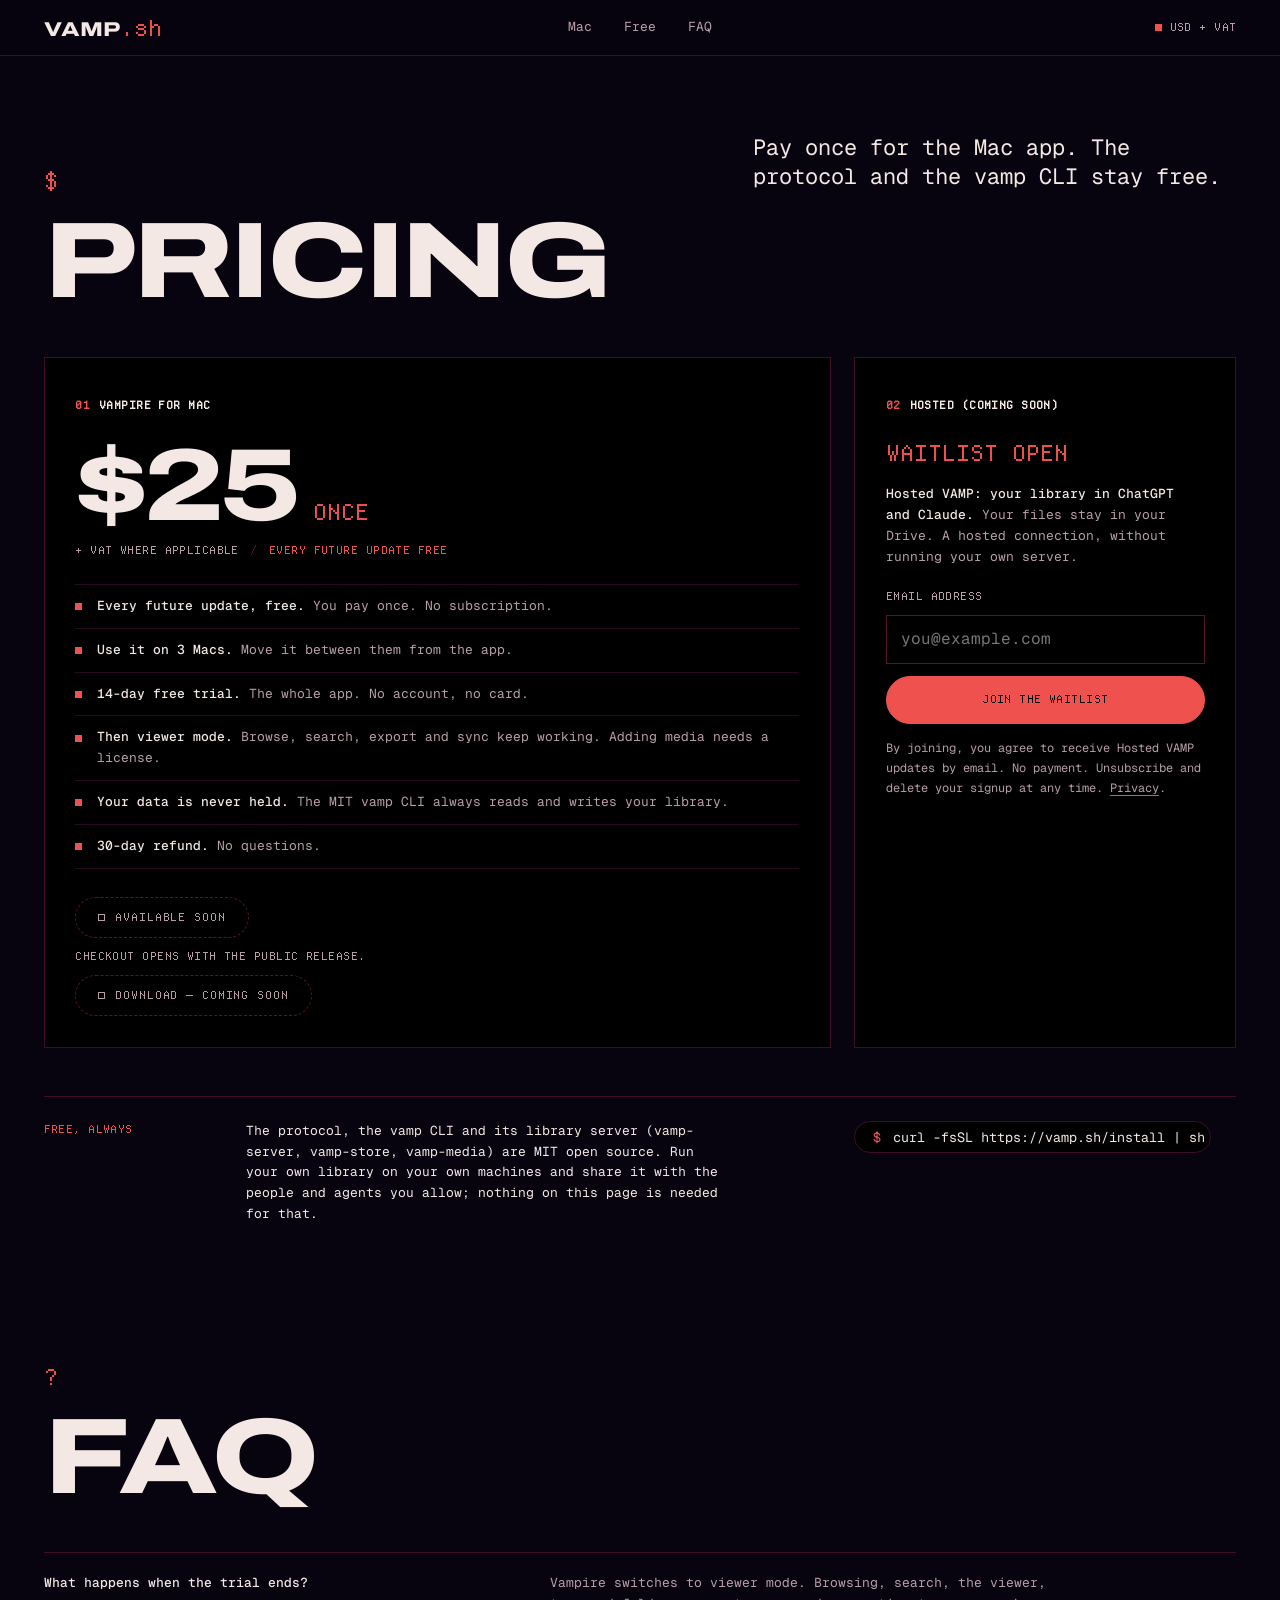
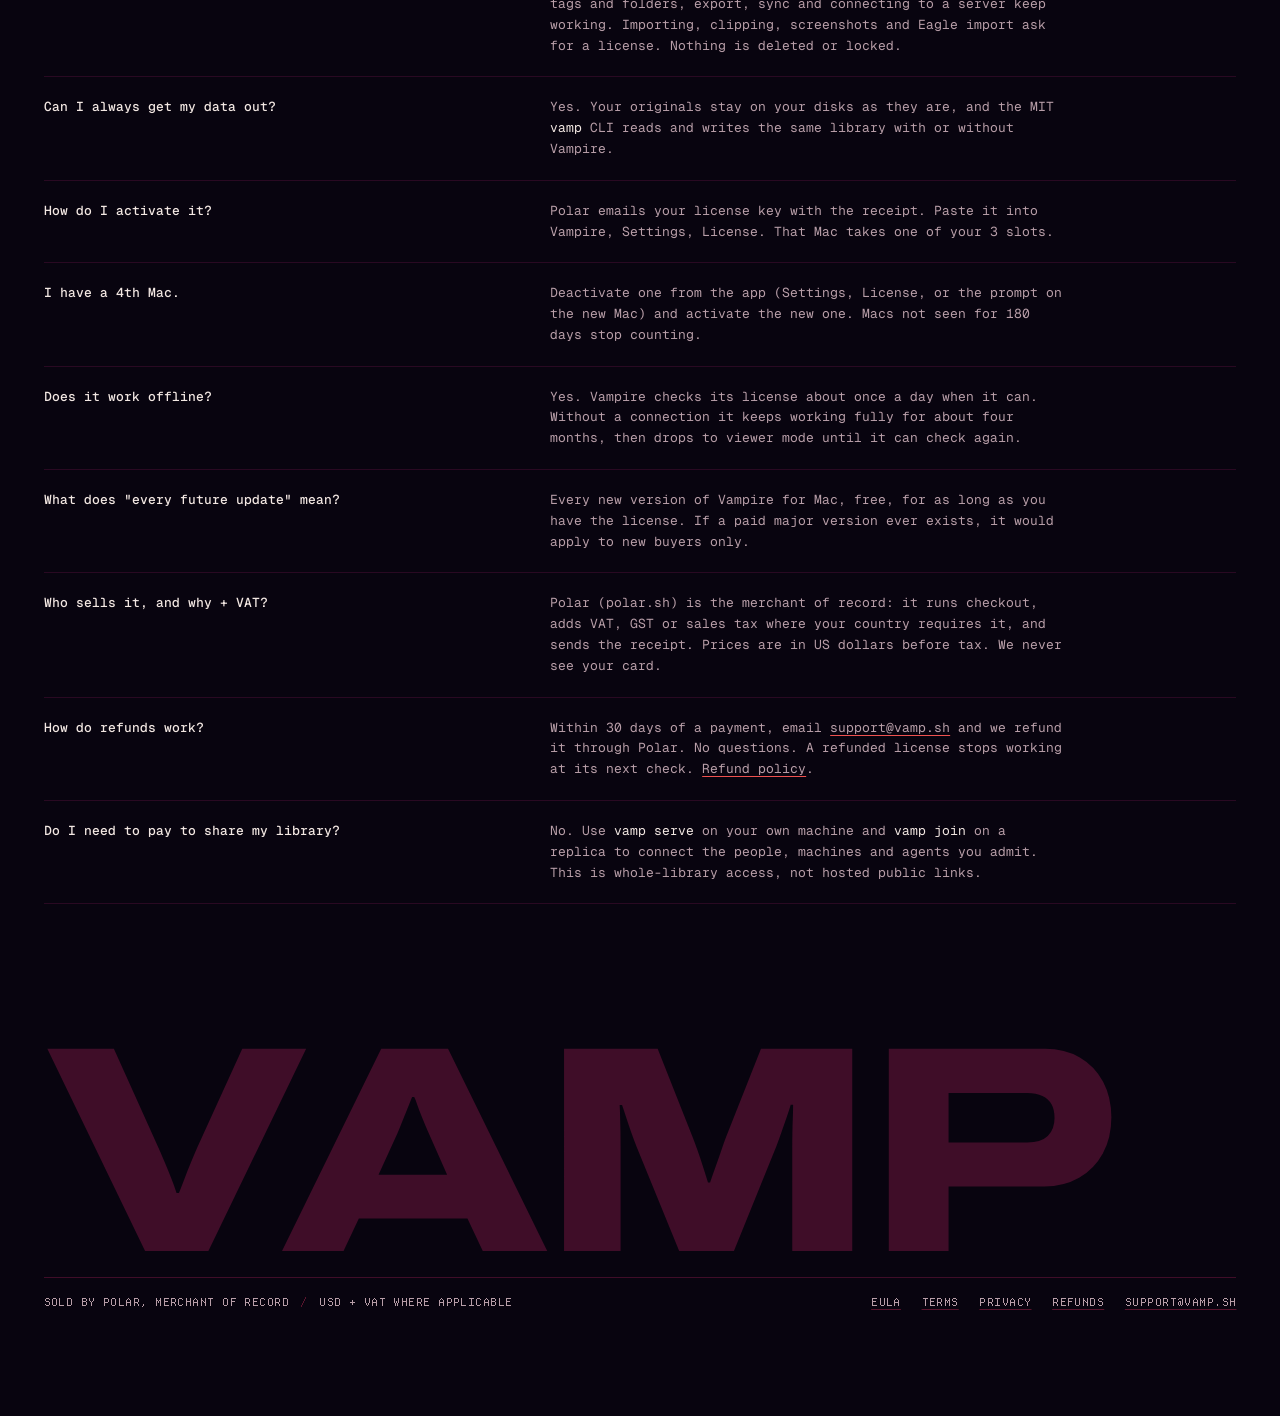
==== commit 821674c0: "Add Hosted VAMP waitlist forms and privacy disclosures" ====
--- a/site/pricing.html
+++ b/site/pricing.html
@@ -19,6 +19,7 @@
 <meta property="og:image" content="https://vamp.sh/og.png">
 <link rel="stylesheet" href="styles.css">
 <link rel="stylesheet" href="pages.css">
+<link rel="stylesheet" href="waitlist.css">
 </head>
 <body>
 <a class="skip" href="#plans">Skip to content</a>
@@ -62,6 +63,22 @@
           <p class="cap" data-edgecity-discount hidden>Edge City: use <b>EDGECITY</b> for 20% off — $20 before tax.</p>
           <div data-mac-download><button type="button" class="buy" disabled>Download — coming soon</button></div>
         </div>
+      </article>
+      <article class="plan hosted-plan" id="hosted" aria-labelledby="hosted-title">
+        <div class="plan-head"><h2 class="cap" id="hosted-title"><span>02</span>Hosted (coming soon)</h2></div>
+        <p class="per">Waitlist open</p>
+        <p class="hosted-copy"><strong>Hosted VAMP: your library in ChatGPT and Claude.</strong> Your files stay in your Drive. A hosted connection, without running your own server.</p>
+        <form class="waitlist" data-waitlist="vamp.sh/pricing">
+          <label class="cap" for="hosted-email">Email address</label>
+          <div class="waitlist-row">
+            <input id="hosted-email" name="email" type="email" autocomplete="email" inputmode="email" maxlength="254" placeholder="you@example.com" required aria-describedby="hosted-privacy hosted-status">
+            <button type="submit">Join the waitlist</button>
+          </div>
+          <div class="waitlist-trap" aria-hidden="true"><label for="hosted-website">Leave this blank</label><input id="hosted-website" name="website" tabindex="-1" autocomplete="off"></div>
+          <p class="waitlist-privacy" id="hosted-privacy">By joining, you agree to receive Hosted VAMP updates by email. No payment. Unsubscribe and delete your signup at any time. <a href="legal/privacy">Privacy</a>.</p>
+          <p class="waitlist-status" id="hosted-status" data-waitlist-status role="status" aria-live="polite" aria-atomic="true"></p>
+          <noscript><p>Email signup needs JavaScript. Please enable it and reload this page.</p></noscript>
+        </form>
       </article>
     </div>
 
@@ -132,5 +149,6 @@
 <script src="checkout.js"></script>
 <script src="pricing.js"></script>
 <script src="download.js"></script>
+<script src="waitlist.js"></script>
 </body>
 </html>
--- a/site/waitlist.css
+++ b/site/waitlist.css
@@ -0,0 +1,20 @@
+.hosted-copy { max-width: 56ch; color: var(--muted); margin-bottom: 24px; }
+.hosted-copy strong { color: var(--paper); font-weight: 500; }
+.waitlist { max-width: 640px; min-width: 0; }
+.waitlist label { display: block; margin-bottom: 10px; }
+.waitlist-row { display: flex; flex-wrap: wrap; gap: 12px; }
+.waitlist input[type="email"] { flex: 1 1 220px; min-width: 0; width: 100%; min-height: 48px; border: 1px solid var(--aub-3); border-radius: 0; padding: 12px 14px; background: var(--ink); color: var(--paper); font: 16px/1.4 var(--mono); }
+.waitlist button { min-height: 48px; padding: 14px 20px; border: 1px solid var(--coral); border-radius: 999px; background: var(--coral); color: var(--ink); cursor: pointer; font: 400 var(--px-s)/1.3 var(--pixel); letter-spacing: .04em; text-transform: uppercase; }
+.waitlist button:hover { background: var(--paper); border-color: var(--paper); }
+.waitlist button:disabled { opacity: .65; cursor: wait; }
+.waitlist input:focus-visible, .waitlist button:focus-visible { outline: 2px solid var(--paper); outline-offset: 4px; }
+.waitlist-privacy { color: var(--muted); font: 12px/1.7 var(--mono); margin-top: 14px; }
+.waitlist-status { font: 14px/1.6 var(--mono); color: var(--paper); margin-top: 14px; overflow-wrap: anywhere; }
+.waitlist-status[data-error] { color: var(--coral); }
+.waitlist-trap { position: absolute; left: -10000px; width: 1px; height: 1px; overflow: hidden; }
+.plan.hosted-plan { grid-column: span 4; }
+.hosted-plan .waitlist-row { flex-direction: column; }
+.hosted-plan .waitlist input[type="email"] { flex-basis: auto; }
+.hosted-plan .hosted-copy { margin-bottom: 0; }
+@media (max-width: 800px) { .plan.hosted-plan { grid-column: 1 / -1; } }
+@media (max-width: 420px) { .waitlist-row { flex-direction: column; } .waitlist input[type="email"] { flex-basis: auto; } }
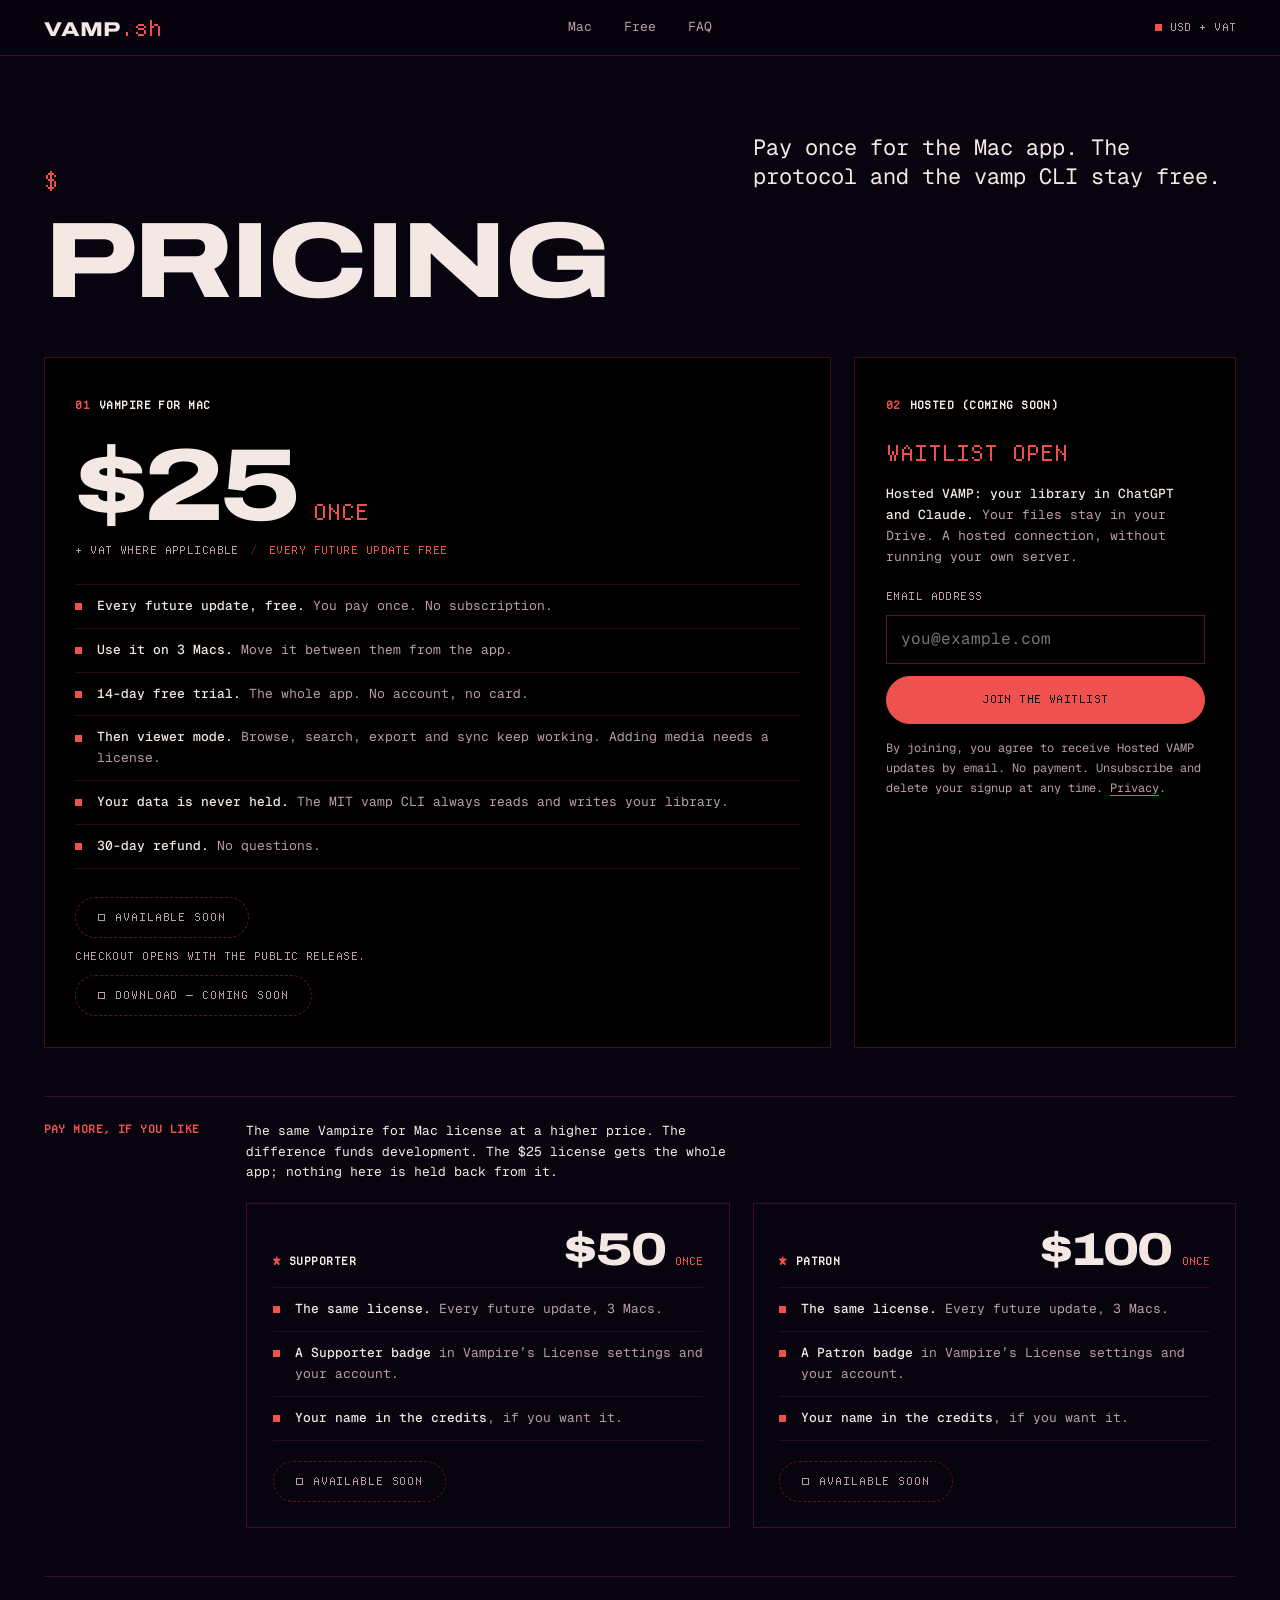
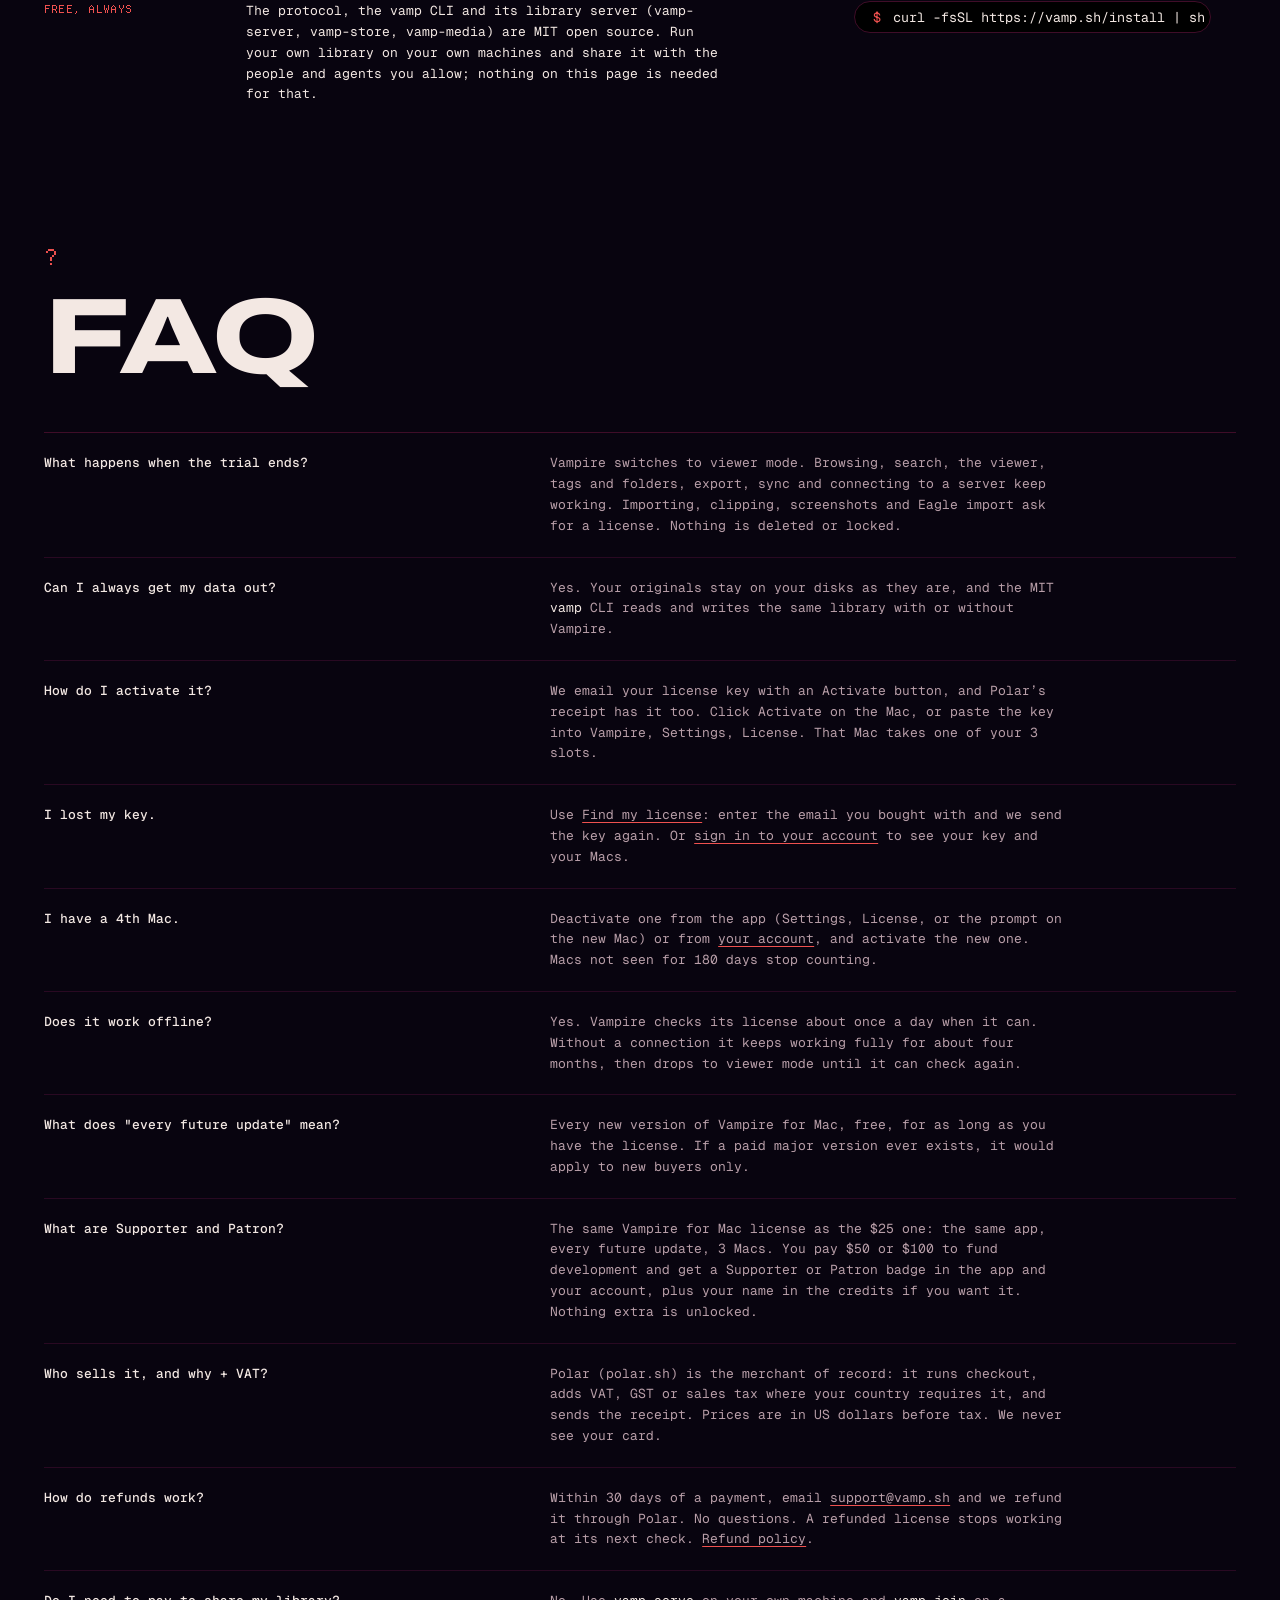
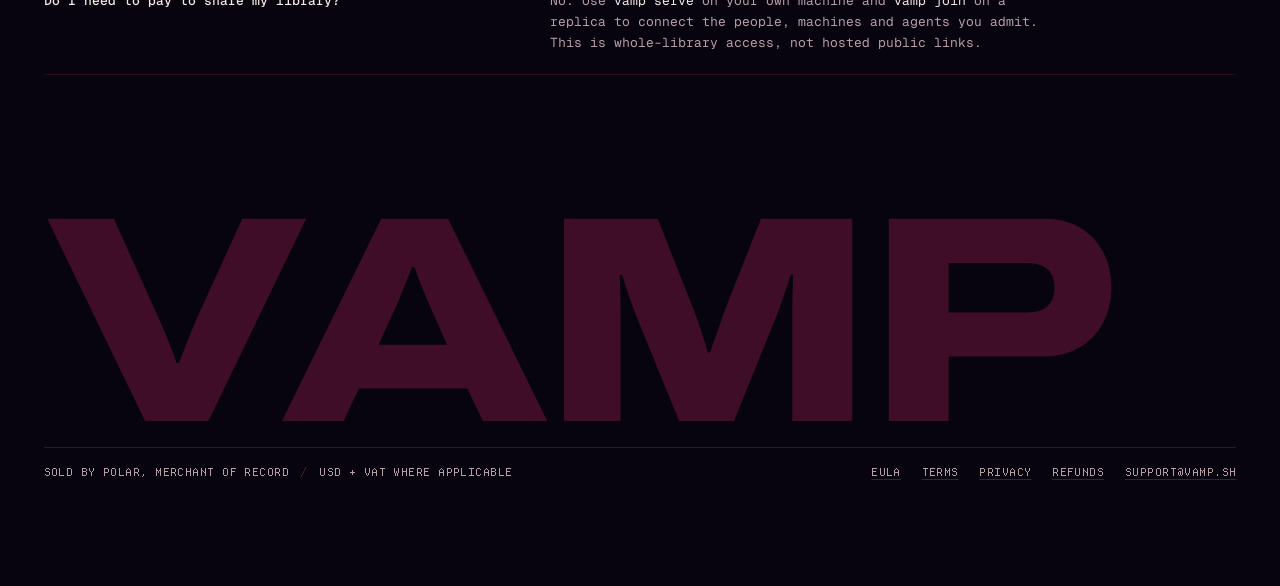
==== commit 990501af: "pricing: Supporter ($50) and Patron ($100) tiers, lost-key FAQ, account links; fonts CORS for app.va" ====
--- a/site/pricing.html
+++ b/site/pricing.html
@@ -60,7 +60,7 @@
         <div class="buy-row">
           <div data-checkout="mac"><button type="button" class="buy" disabled>Available soon</button></div>
           <p class="cap buy-note">Checkout opens with the public release.</p>
-          <p class="cap" data-edgecity-discount hidden>Edge City: use <b>EDGECITY</b> for 20% off — $20 before tax.</p>
+          <p class="cap" data-edgecity-discount hidden>Edge City India: use <b>EDGECITYINDIA</b> for 20% off — $20 before tax.</p>
           <div data-mac-download><button type="button" class="buy" disabled>Download — coming soon</button></div>
         </div>
       </article>
@@ -79,6 +79,35 @@
           <p class="waitlist-status" id="hosted-status" data-waitlist-status role="status" aria-live="polite" aria-atomic="true"></p>
           <noscript><p>Email signup needs JavaScript. Please enable it and reload this page.</p></noscript>
         </form>
+      </article>
+    </div>
+
+    <div class="support" id="support" aria-labelledby="support-title">
+      <h2 class="cap" id="support-title">Pay more, if you like</h2>
+      <p class="support-copy">The same Vampire for Mac license at a higher price. The difference funds development. The $25 license gets the whole app; nothing here is held back from it.</p>
+      <article class="tier" aria-labelledby="supporter-title">
+        <div class="tier-head">
+          <h3 class="cap" id="supporter-title"><span aria-hidden="true">★</span>Supporter</h3>
+          <p class="tier-price"><span class="tier-amt">$50</span><span class="per">once</span></p>
+        </div>
+        <ul class="facts">
+          <li><span><b>The same license.</b> Every future update, 3 Macs.</span></li>
+          <li><span><b>A Supporter badge</b> in Vampire’s License settings and your account.</span></li>
+          <li><span><b>Your name in the credits</b>, if you want it.</span></li>
+        </ul>
+        <div class="buy-row"><div data-checkout="supporter"><button type="button" class="buy" disabled>Available soon</button></div></div>
+      </article>
+      <article class="tier" aria-labelledby="patron-title">
+        <div class="tier-head">
+          <h3 class="cap" id="patron-title"><span aria-hidden="true">★</span>Patron</h3>
+          <p class="tier-price"><span class="tier-amt">$100</span><span class="per">once</span></p>
+        </div>
+        <ul class="facts">
+          <li><span><b>The same license.</b> Every future update, 3 Macs.</span></li>
+          <li><span><b>A Patron badge</b> in Vampire’s License settings and your account.</span></li>
+          <li><span><b>Your name in the credits</b>, if you want it.</span></li>
+        </ul>
+        <div class="buy-row"><div data-checkout="patron"><button type="button" class="buy" disabled>Available soon</button></div></div>
       </article>
     </div>
 
@@ -108,11 +137,15 @@
       </div>
       <div>
         <dt>How do I activate it?</dt>
-        <dd>Polar emails your license key with the receipt. Paste it into Vampire, Settings, License. That Mac takes one of your 3 slots.</dd>
+        <dd>We email your license key with an Activate button, and Polar’s receipt has it too. Click Activate on the Mac, or paste the key into Vampire, Settings, License. That Mac takes one of your 3 slots.</dd>
+      </div>
+      <div>
+        <dt>I lost my key.</dt>
+        <dd>Use <a href="https://app.vamp.sh/account?recover=1">Find my license</a>: enter the email you bought with and we send the key again. Or <a href="https://app.vamp.sh/account">sign in to your account</a> to see your key and your Macs.</dd>
       </div>
       <div>
         <dt>I have a 4th Mac.</dt>
-        <dd>Deactivate one from the app (Settings, License, or the prompt on the new Mac) and activate the new one. Macs not seen for 180 days stop counting.</dd>
+        <dd>Deactivate one from the app (Settings, License, or the prompt on the new Mac) or from <a href="https://app.vamp.sh/account">your account</a>, and activate the new one. Macs not seen for 180 days stop counting.</dd>
       </div>
       <div>
         <dt>Does it work offline?</dt>
@@ -121,6 +154,10 @@
       <div>
         <dt>What does "every future update" mean?</dt>
         <dd>Every new version of Vampire for Mac, free, for as long as you have the license. If a paid major version ever exists, it would apply to new buyers only.</dd>
+      </div>
+      <div>
+        <dt>What are Supporter and Patron?</dt>
+        <dd>The same Vampire for Mac license as the $25 one: the same app, every future update, 3 Macs. You pay $50 or $100 to fund development and get a Supporter or Patron badge in the app and your account, plus your name in the credits if you want it. Nothing extra is unlocked.</dd>
       </div>
       <div>
         <dt>Who sells it, and why + VAT?</dt>
--- a/site/pages.css
+++ b/site/pages.css
@@ -32,6 +32,22 @@
 .buy:focus-visible { outline: 2px solid var(--coral); outline-offset: 3px; }
 .buy[disabled] { cursor: not-allowed; background: transparent; color: var(--muted); border: 1px dashed var(--aub-3); }
 .buy[disabled]::before { content: ""; width: 7px; height: 7px; border: 1px solid var(--muted); }
+
+/* Pay more, if you like: Supporter and Patron are the same license at a higher price, so they sit under the
+   Mac plan in the "Free, always" strip's grid, quieter than it (outline, smaller figure). */
+.support { display: grid; grid-template-columns: repeat(12, minmax(0, 1fr)); column-gap: var(--gap); row-gap: 20px; margin-top: 48px; padding-top: 24px; border-top: 1px solid var(--aub-2); }
+.support > .cap { grid-column: 1 / span 2; color: var(--coral); }
+.support-copy { grid-column: 3 / span 6; color: var(--paper); max-width: 60ch; }
+.tier { grid-column: 3 / span 5; display: flex; flex-direction: column; gap: 16px; min-width: 0; border: 1px solid var(--aub-2); padding: clamp(18px, 2vw, 28px); }
+.tier + .tier { grid-column: 8 / span 5; }
+.tier-head { display: flex; justify-content: space-between; align-items: baseline; gap: 12px; flex-wrap: wrap; }
+.tier-head .cap { color: var(--paper); }
+.tier-head .cap span { color: var(--coral); margin-right: 0.8em; }
+.tier-price { display: flex; align-items: baseline; gap: 10px; }
+.tier-amt { font: 800 clamp(36px, 3.6vw, 56px)/0.9 var(--display); font-stretch: 125%; letter-spacing: -0.03em; color: var(--paper); }
+.tier .per { font-size: var(--px-s); }
+.tier .facts { margin-top: 0; }
+.tier .buy-row { padding-top: 4px; }
 
 /* Free, always: the MIT side, under the plans. */
 .free { display: grid; grid-template-columns: repeat(12, minmax(0, 1fr)); column-gap: var(--gap); margin-top: 48px; padding-top: 24px; border-top: 1px solid var(--aub-2); }
@@ -72,6 +88,10 @@
 
 @media (max-width: 1100px) {
   .plan { grid-column: 1 / -1; }
+  .support > .cap { grid-column: 1 / -1; }
+  .support-copy { grid-column: 1 / span 8; }
+  .tier { grid-column: 1 / span 6; }
+  .tier + .tier { grid-column: 7 / span 6; }
   .free > .cap { grid-column: 1 / -1; margin-bottom: 12px; }
   .free > p:not(.cap) { grid-column: 1 / span 8; }
   .free .install-cmd { grid-column: 1 / -1; margin-top: 20px; }
@@ -81,6 +101,7 @@
 @media (max-width: 860px) {
   .faq dt, .faq dd { grid-column: 1 / -1; }
   .faq dt { margin-bottom: 8px; }
+  .support-copy, .tier, .tier + .tier { grid-column: 1 / -1; }
   .free > p:not(.cap), .prose { grid-column: 1 / -1; }
 }
 @media (max-width: 600px) {
--- a/site/waitlist.css
+++ b/site/waitlist.css
@@ -18,3 +18,4 @@
 .hosted-plan .hosted-copy { margin-bottom: 0; }
 @media (max-width: 800px) { .plan.hosted-plan { grid-column: 1 / -1; } }
 @media (max-width: 420px) { .waitlist-row { flex-direction: column; } .waitlist input[type="email"] { flex-basis: auto; } }
+.waitlist-verification:not(:empty) { margin-top: 16px; }
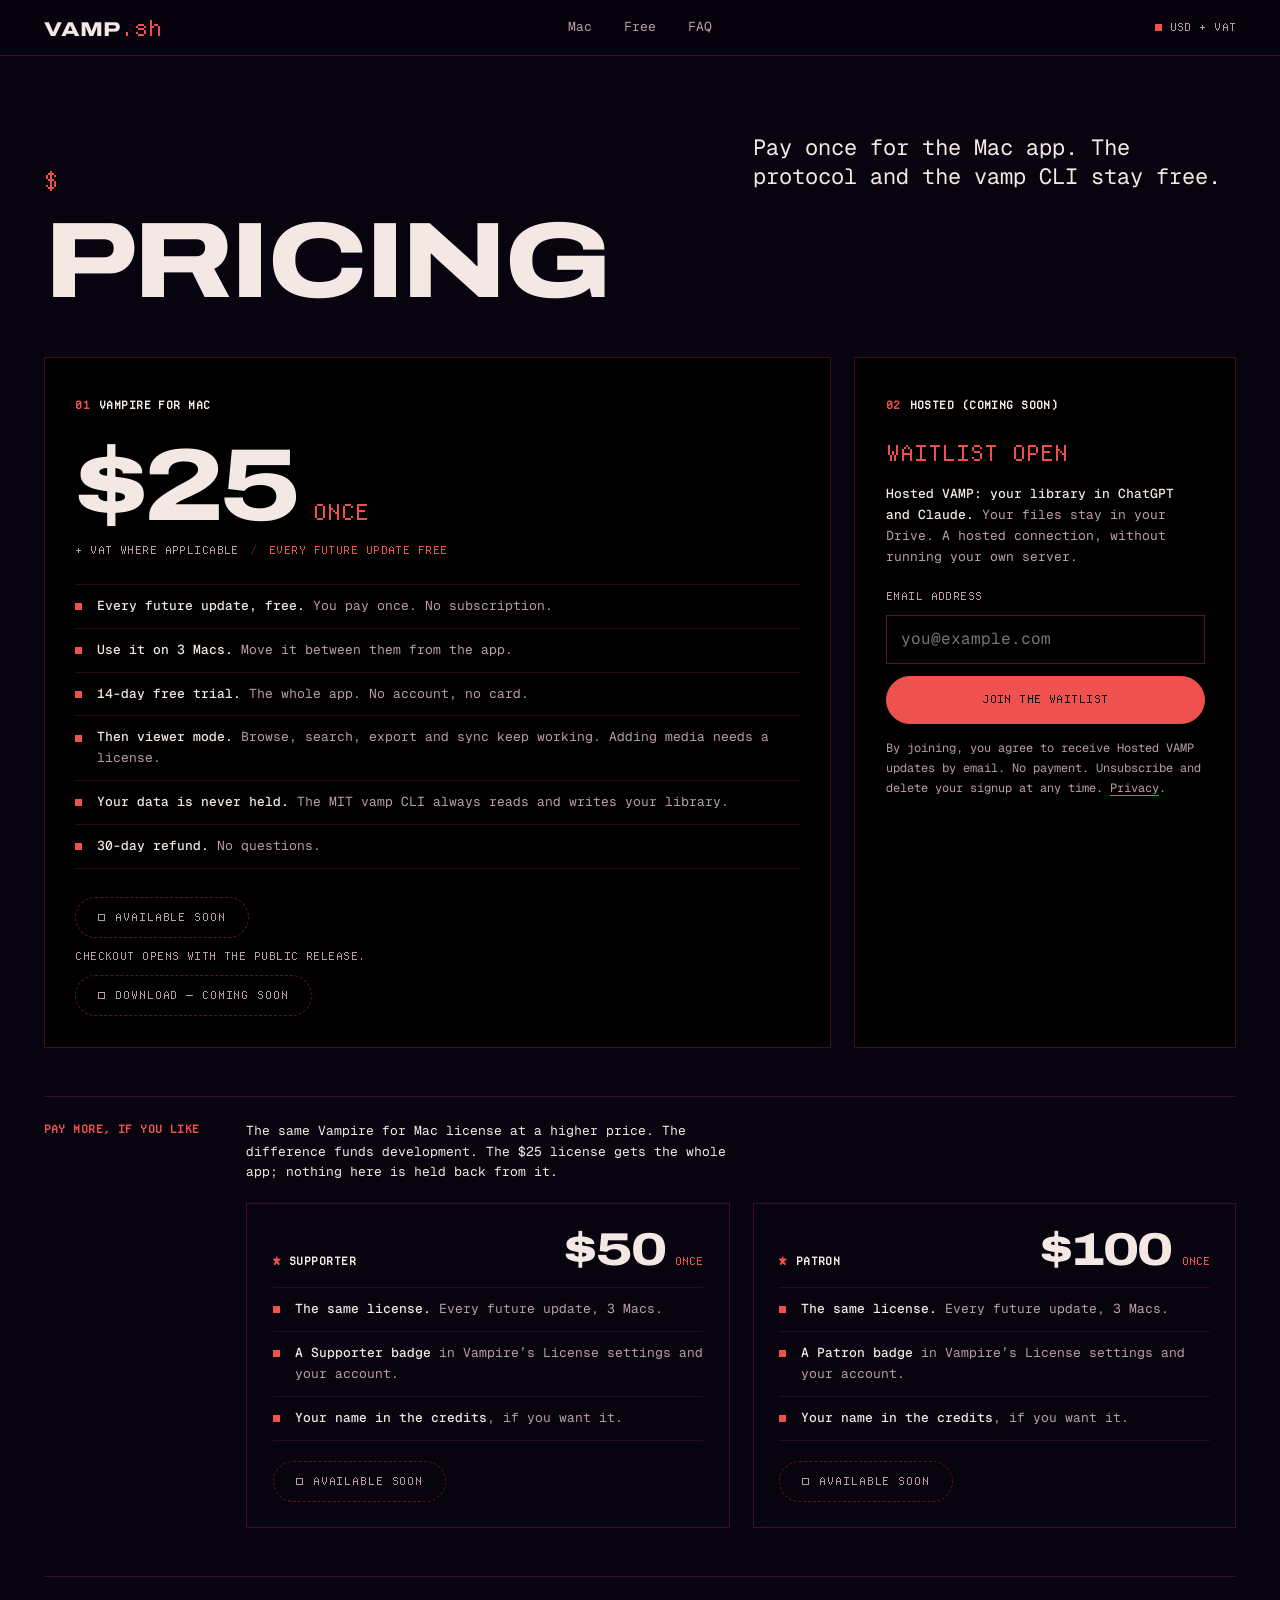
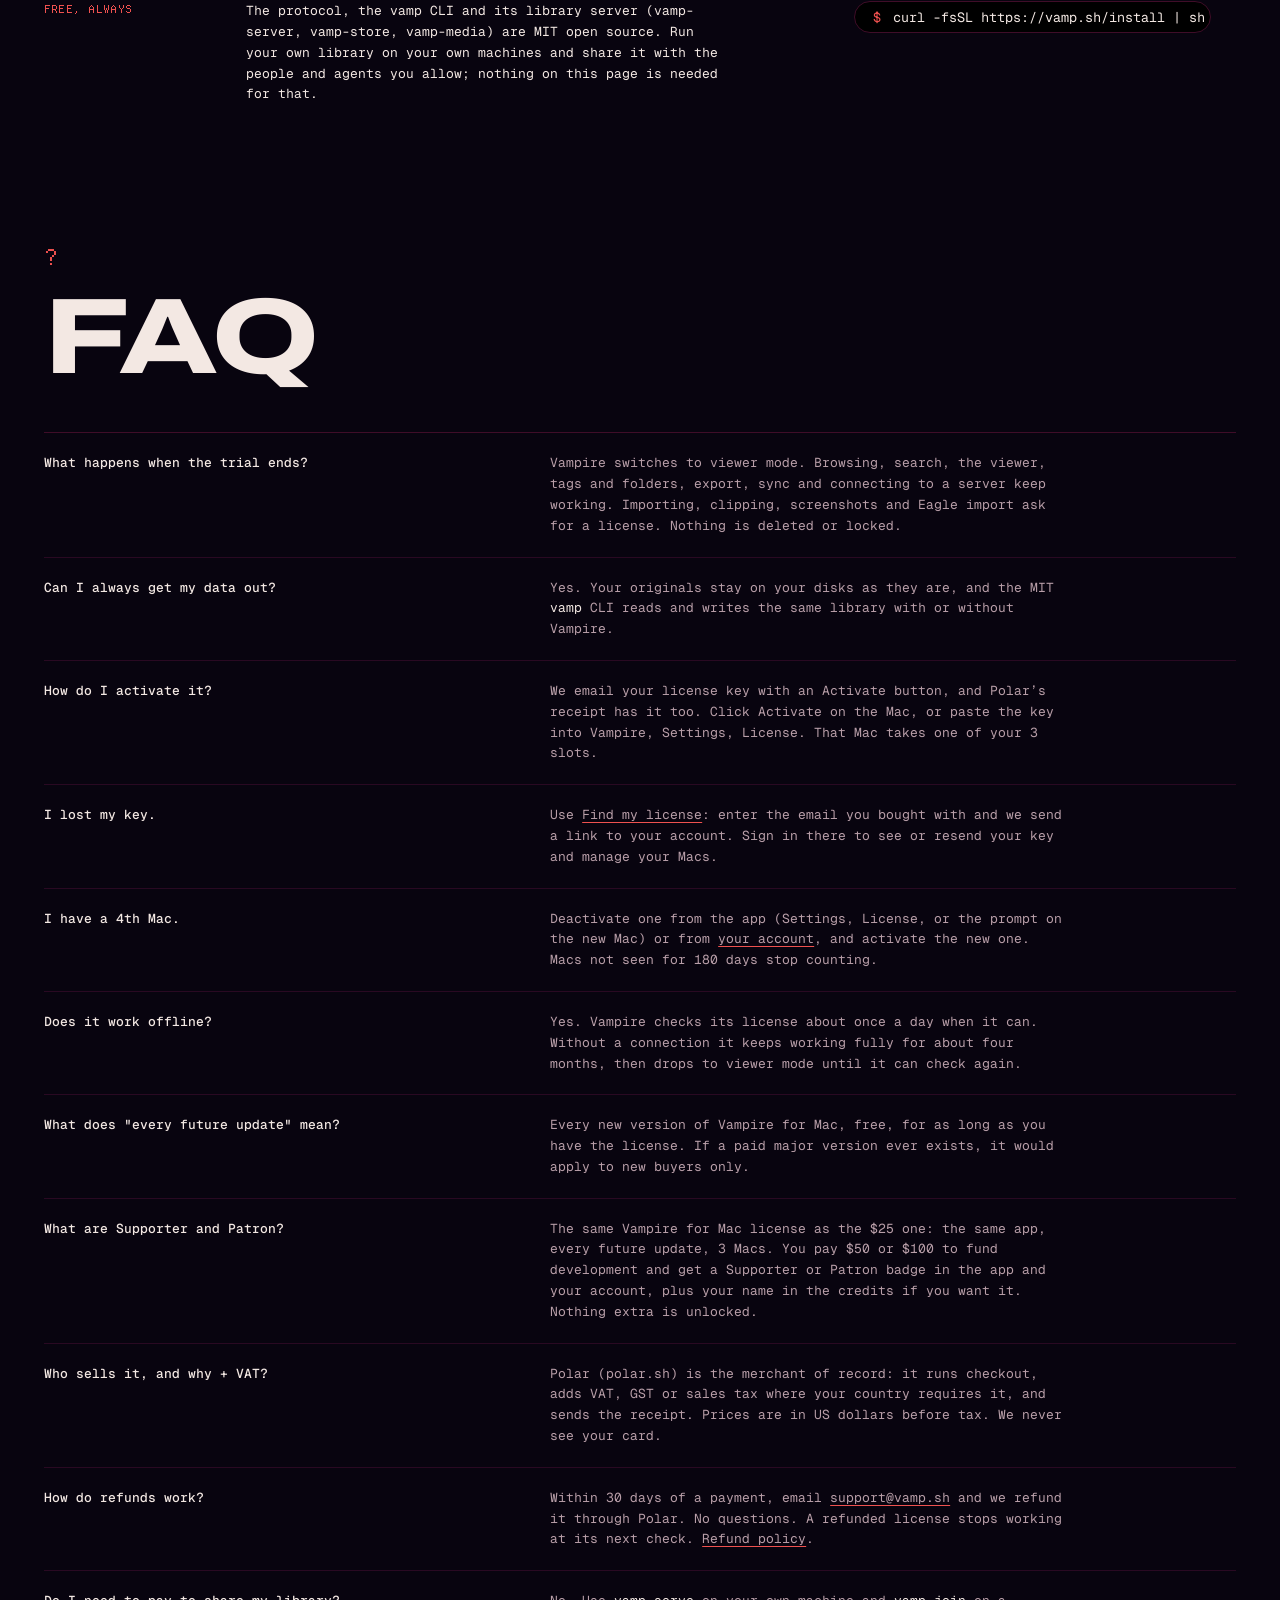
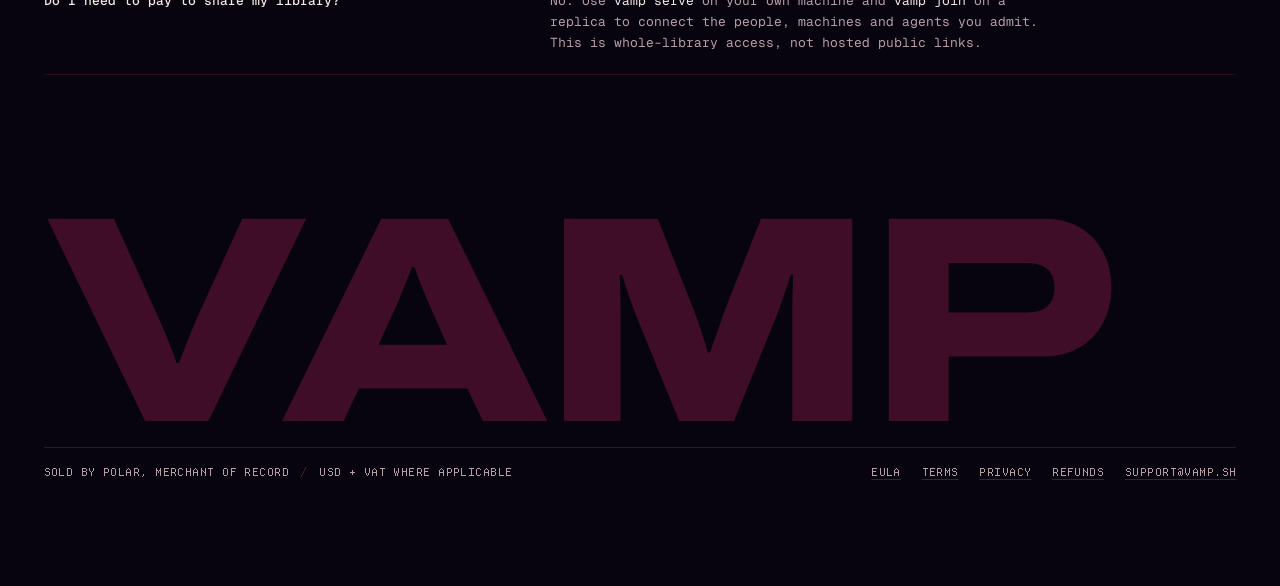
==== commit 953f1cc0: "Explain the secure account-link license recovery flow" ====
--- a/site/pricing.html
+++ b/site/pricing.html
@@ -141,7 +141,7 @@
       </div>
       <div>
         <dt>I lost my key.</dt>
-        <dd>Use <a href="https://app.vamp.sh/account?recover=1">Find my license</a>: enter the email you bought with and we send the key again. Or <a href="https://app.vamp.sh/account">sign in to your account</a> to see your key and your Macs.</dd>
+        <dd>Use <a href="https://app.vamp.sh/account?recover=1">Find my license</a>: enter the email you bought with and we send a link to your account. Sign in there to see or resend your key and manage your Macs.</dd>
       </div>
       <div>
         <dt>I have a 4th Mac.</dt>
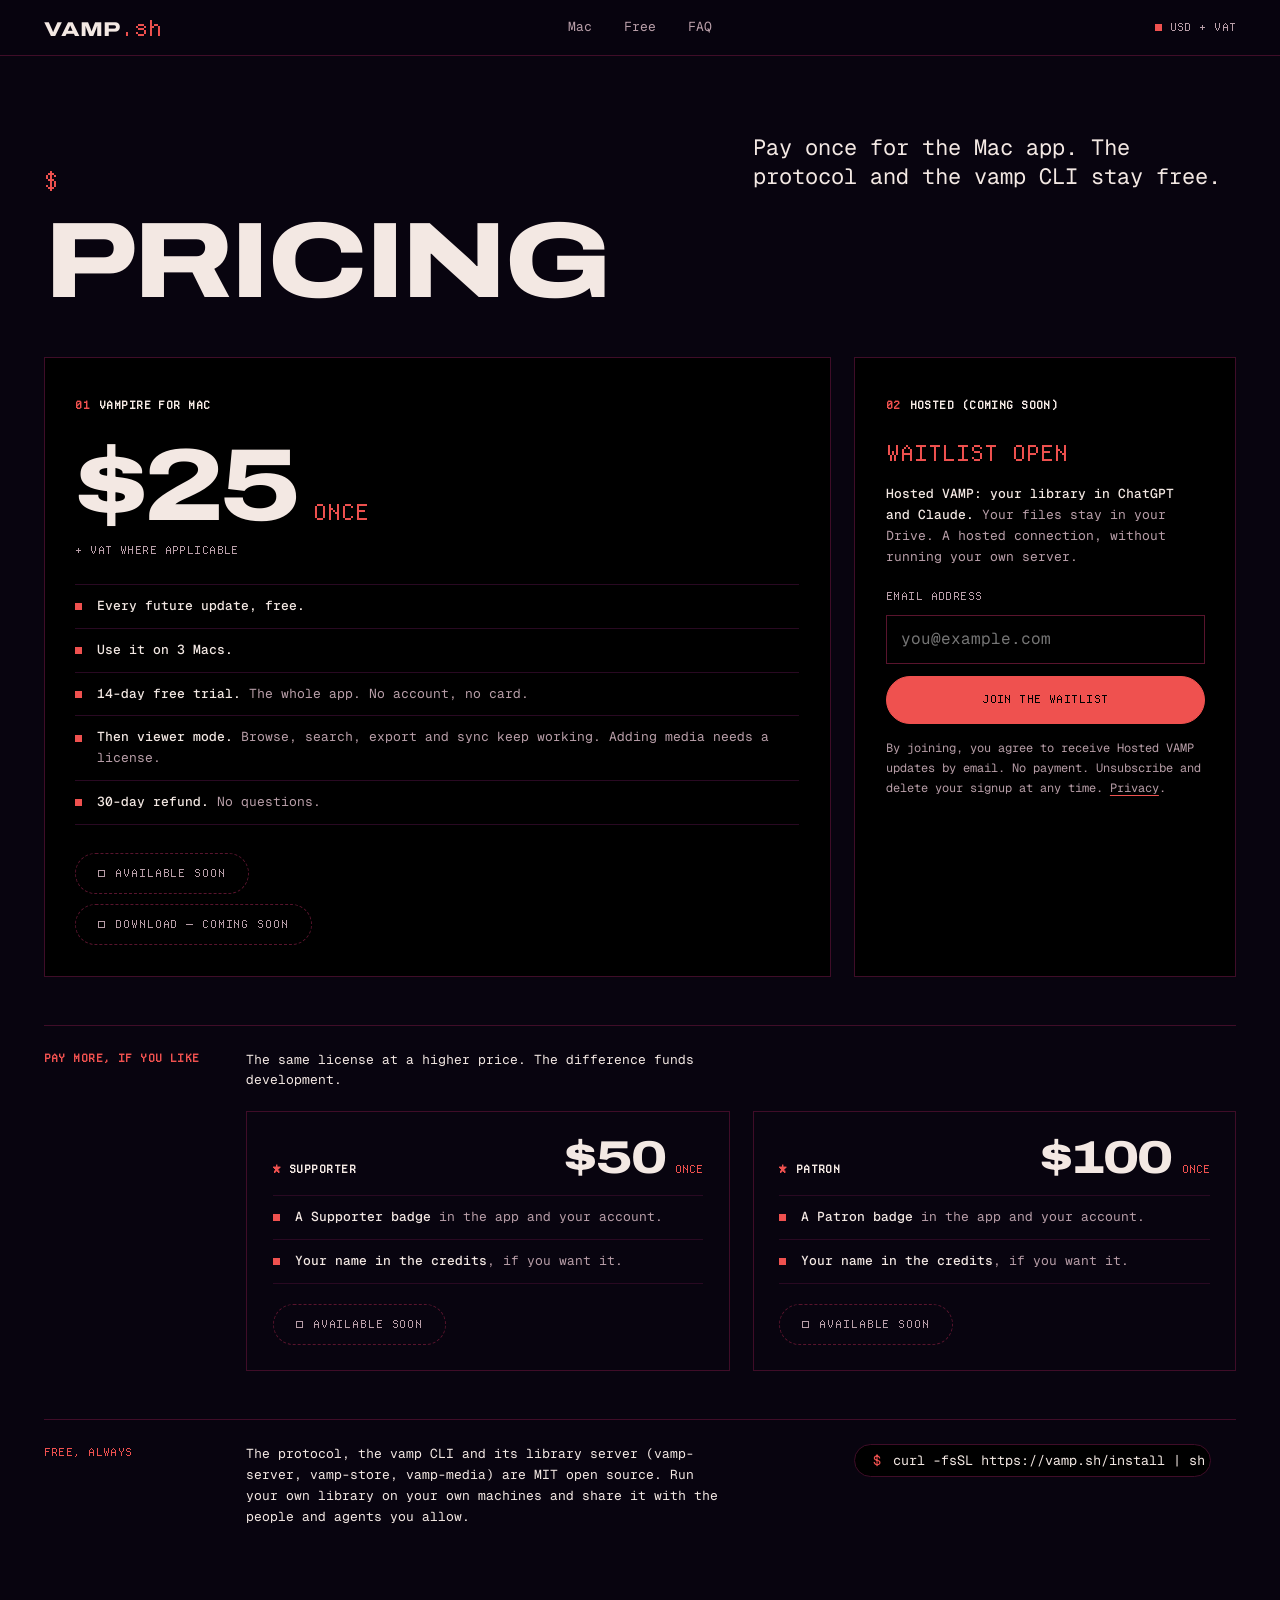
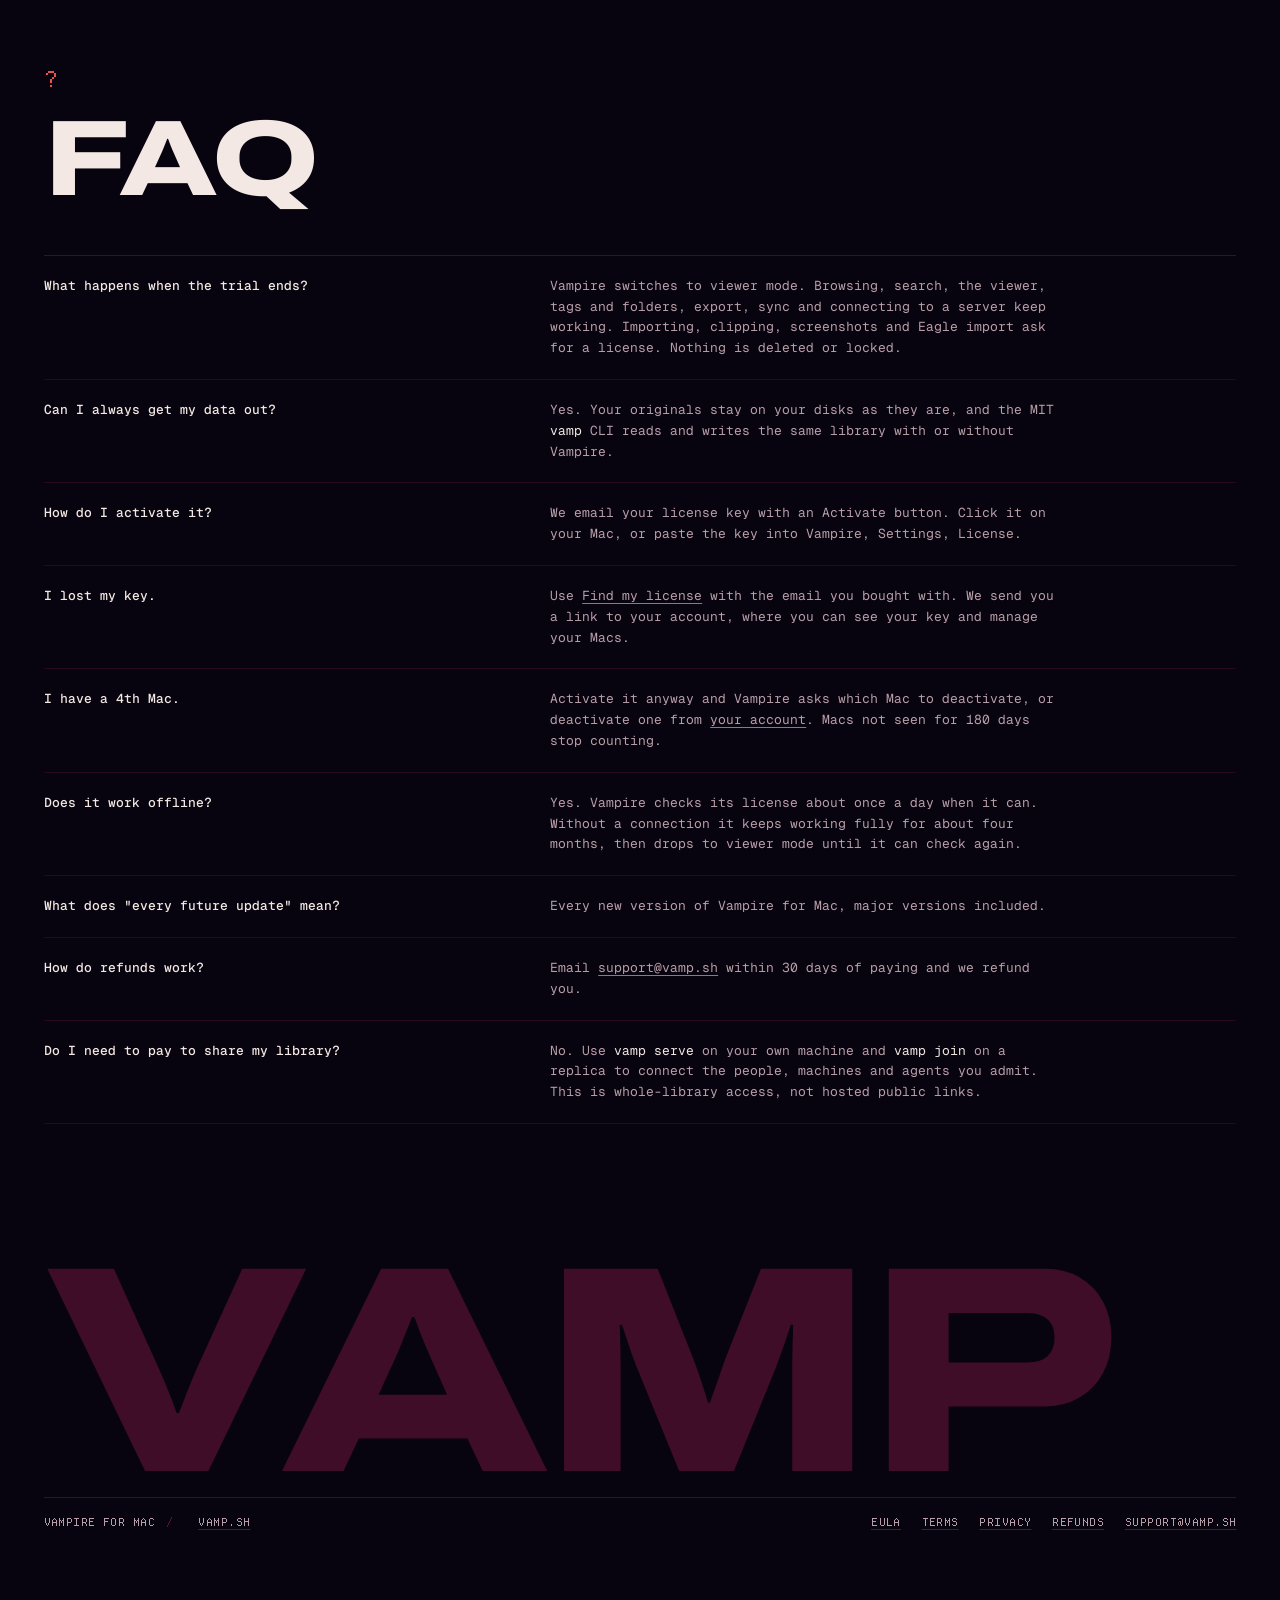
==== commit 8ff2212a: "pricing: cut copy nobody asked for Drop the Polar merchant-of-record FAQ and footer, the Supporter/P" ====
--- a/site/pricing.html
+++ b/site/pricing.html
@@ -4,7 +4,7 @@
 <meta charset="utf-8">
 <meta name="viewport" content="width=device-width, initial-scale=1">
 <title>Pricing — Vampire for Mac</title>
-<meta name="description" content="Vampire for Mac: $25 once, every future update free, 3 Macs, 14-day free trial. Prices + VAT where applicable, sold by Polar.">
+<meta name="description" content="Vampire for Mac: $25 once, every future update free, 3 Macs, 14-day free trial.">
 <meta name="theme-color" content="#08040f">
 <meta name="color-scheme" content="dark">
 <link rel="icon" href="favicon.ico" sizes="32x32">
@@ -48,18 +48,16 @@
           <h2 class="cap" id="mac-title"><span>01</span>Vampire for Mac</h2>
         </div>
         <p class="price"><span class="amt">$25</span><span class="per">once</span></p>
-        <p class="cap price-note">+ VAT where applicable <i>/</i> <b>every future update free</b></p>
+        <p class="cap price-note">+ VAT where applicable</p>
         <ul class="facts">
-          <li><span><b>Every future update, free.</b> You pay once. No subscription.</span></li>
-          <li><span><b>Use it on 3 Macs.</b> Move it between them from the app.</span></li>
+          <li><span><b>Every future update, free.</b></span></li>
+          <li><span><b>Use it on 3 Macs.</b></span></li>
           <li><span><b>14-day free trial.</b> The whole app. No account, no card.</span></li>
           <li><span><b>Then viewer mode.</b> Browse, search, export and sync keep working. Adding media needs a license.</span></li>
-          <li><span><b>Your data is never held.</b> The MIT <code>vamp</code> CLI always reads and writes your library.</span></li>
           <li><span><b>30-day refund.</b> No questions.</span></li>
         </ul>
         <div class="buy-row">
           <div data-checkout="mac"><button type="button" class="buy" disabled>Available soon</button></div>
-          <p class="cap buy-note">Checkout opens with the public release.</p>
           <p class="cap" data-edgecity-discount hidden>Edge City India: use <b>EDGECITYINDIA</b> for 20% off — $20 before tax.</p>
           <div data-mac-download><button type="button" class="buy" disabled>Download — coming soon</button></div>
         </div>
@@ -84,15 +82,14 @@
 
     <div class="support" id="support" aria-labelledby="support-title">
       <h2 class="cap" id="support-title">Pay more, if you like</h2>
-      <p class="support-copy">The same Vampire for Mac license at a higher price. The difference funds development. The $25 license gets the whole app; nothing here is held back from it.</p>
+      <p class="support-copy">The same license at a higher price. The difference funds development.</p>
       <article class="tier" aria-labelledby="supporter-title">
         <div class="tier-head">
           <h3 class="cap" id="supporter-title"><span aria-hidden="true">★</span>Supporter</h3>
           <p class="tier-price"><span class="tier-amt">$50</span><span class="per">once</span></p>
         </div>
         <ul class="facts">
-          <li><span><b>The same license.</b> Every future update, 3 Macs.</span></li>
-          <li><span><b>A Supporter badge</b> in Vampire’s License settings and your account.</span></li>
+          <li><span><b>A Supporter badge</b> in the app and your account.</span></li>
           <li><span><b>Your name in the credits</b>, if you want it.</span></li>
         </ul>
         <div class="buy-row"><div data-checkout="supporter"><button type="button" class="buy" disabled>Available soon</button></div></div>
@@ -103,8 +100,7 @@
           <p class="tier-price"><span class="tier-amt">$100</span><span class="per">once</span></p>
         </div>
         <ul class="facts">
-          <li><span><b>The same license.</b> Every future update, 3 Macs.</span></li>
-          <li><span><b>A Patron badge</b> in Vampire’s License settings and your account.</span></li>
+          <li><span><b>A Patron badge</b> in the app and your account.</span></li>
           <li><span><b>Your name in the credits</b>, if you want it.</span></li>
         </ul>
         <div class="buy-row"><div data-checkout="patron"><button type="button" class="buy" disabled>Available soon</button></div></div>
@@ -113,7 +109,7 @@
 
     <div class="free" id="free">
       <p class="cap">Free, always</p>
-      <p>The protocol, the <code>vamp</code> CLI and its library server (vamp-server, vamp-store, vamp-media) are MIT open source. Run your own library on your own machines and share it with the people and agents you allow; nothing on this page is needed for that.</p>
+      <p>The protocol, the <code>vamp</code> CLI and its library server (vamp-server, vamp-store, vamp-media) are MIT open source. Run your own library on your own machines and share it with the people and agents you allow.</p>
       <div class="install-cmd">
         <span class="prompt" aria-hidden="true">$</span>
         <code>curl -fsSL https://vamp.sh/install | sh</code>
@@ -137,15 +133,15 @@
       </div>
       <div>
         <dt>How do I activate it?</dt>
-        <dd>We email your license key with an Activate button, and Polar’s receipt has it too. Click Activate on the Mac, or paste the key into Vampire, Settings, License. That Mac takes one of your 3 slots.</dd>
+        <dd>We email your license key with an Activate button. Click it on your Mac, or paste the key into Vampire, Settings, License.</dd>
       </div>
       <div>
         <dt>I lost my key.</dt>
-        <dd>Use <a href="https://app.vamp.sh/account?recover=1">Find my license</a>: enter the email you bought with and we send a link to your account. Sign in there to see or resend your key and manage your Macs.</dd>
+        <dd>Use <a href="https://app.vamp.sh/account?recover=1">Find my license</a> with the email you bought with. We send you a link to your account, where you can see your key and manage your Macs.</dd>
       </div>
       <div>
         <dt>I have a 4th Mac.</dt>
-        <dd>Deactivate one from the app (Settings, License, or the prompt on the new Mac) or from <a href="https://app.vamp.sh/account">your account</a>, and activate the new one. Macs not seen for 180 days stop counting.</dd>
+        <dd>Activate it anyway and Vampire asks which Mac to deactivate, or deactivate one from <a href="https://app.vamp.sh/account">your account</a>. Macs not seen for 180 days stop counting.</dd>
       </div>
       <div>
         <dt>Does it work offline?</dt>
@@ -153,19 +149,11 @@
       </div>
       <div>
         <dt>What does "every future update" mean?</dt>
-        <dd>Every new version of Vampire for Mac, free, for as long as you have the license. If a paid major version ever exists, it would apply to new buyers only.</dd>
-      </div>
-      <div>
-        <dt>What are Supporter and Patron?</dt>
-        <dd>The same Vampire for Mac license as the $25 one: the same app, every future update, 3 Macs. You pay $50 or $100 to fund development and get a Supporter or Patron badge in the app and your account, plus your name in the credits if you want it. Nothing extra is unlocked.</dd>
-      </div>
-      <div>
-        <dt>Who sells it, and why + VAT?</dt>
-        <dd>Polar (polar.sh) is the merchant of record: it runs checkout, adds VAT, GST or sales tax where your country requires it, and sends the receipt. Prices are in US dollars before tax. We never see your card.</dd>
+        <dd>Every new version of Vampire for Mac, major versions included.</dd>
       </div>
       <div>
         <dt>How do refunds work?</dt>
-        <dd>Within 30 days of a payment, email <a href="mailto:support@vamp.sh">support@vamp.sh</a> and we refund it through Polar. No questions. A refunded license stops working at its next check. <a href="legal/refunds">Refund policy</a>.</dd>
+        <dd>Email <a href="mailto:support@vamp.sh">support@vamp.sh</a> within 30 days of paying and we refund you.</dd>
       </div>
       <div>
         <dt>Do I need to pay to share my library?</dt>
@@ -177,7 +165,7 @@
   <footer class="foot">
     <p class="foot-word" aria-hidden="true">VAMP</p>
     <div class="foot-row">
-      <p class="cap">Sold by Polar, merchant of record <i>/</i> USD + VAT where applicable</p>
+      <p class="cap">Vampire for Mac <i>/</i> <a href="./">vamp.sh</a></p>
       <p class="cap"><a href="legal/eula">EULA</a> <a href="legal/terms">Terms</a> <a href="legal/privacy">Privacy</a> <a href="legal/refunds">Refunds</a> <a href="mailto:support@vamp.sh">support@vamp.sh</a></p>
     </div>
   </footer>
